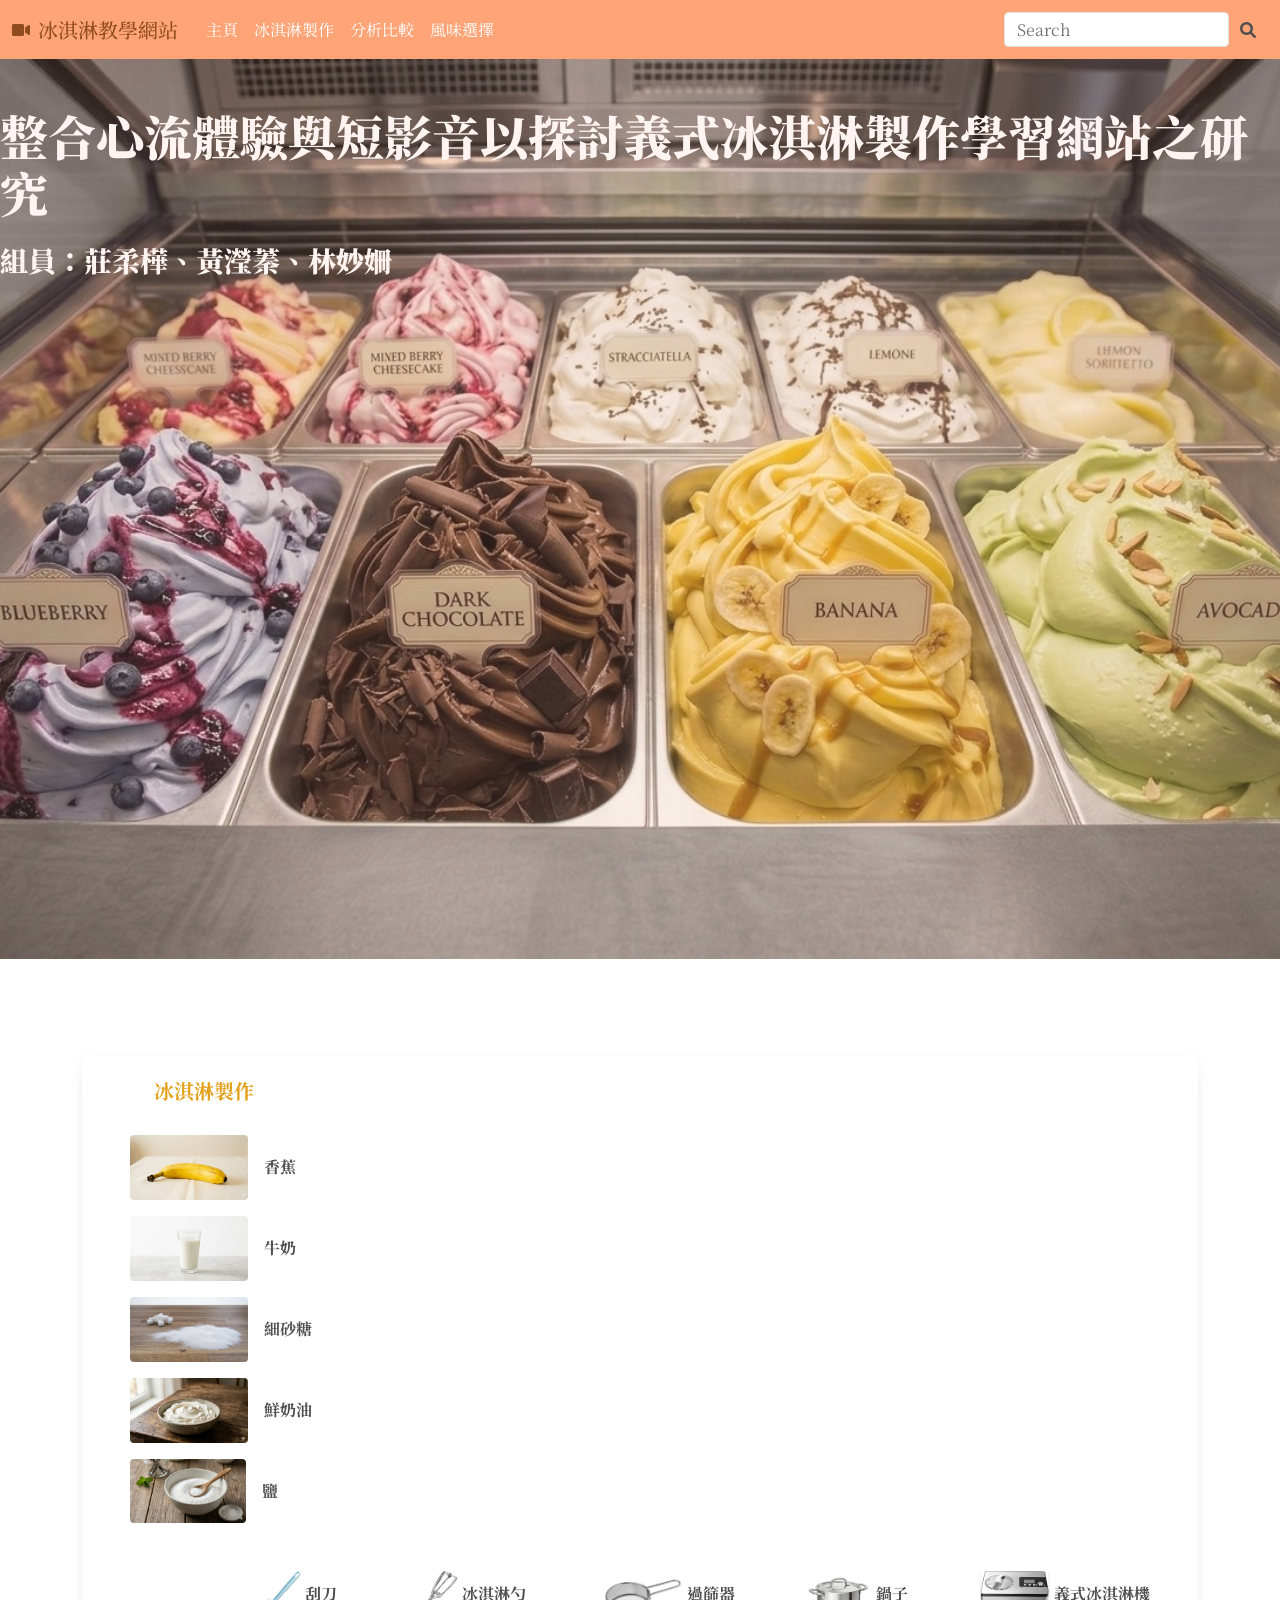
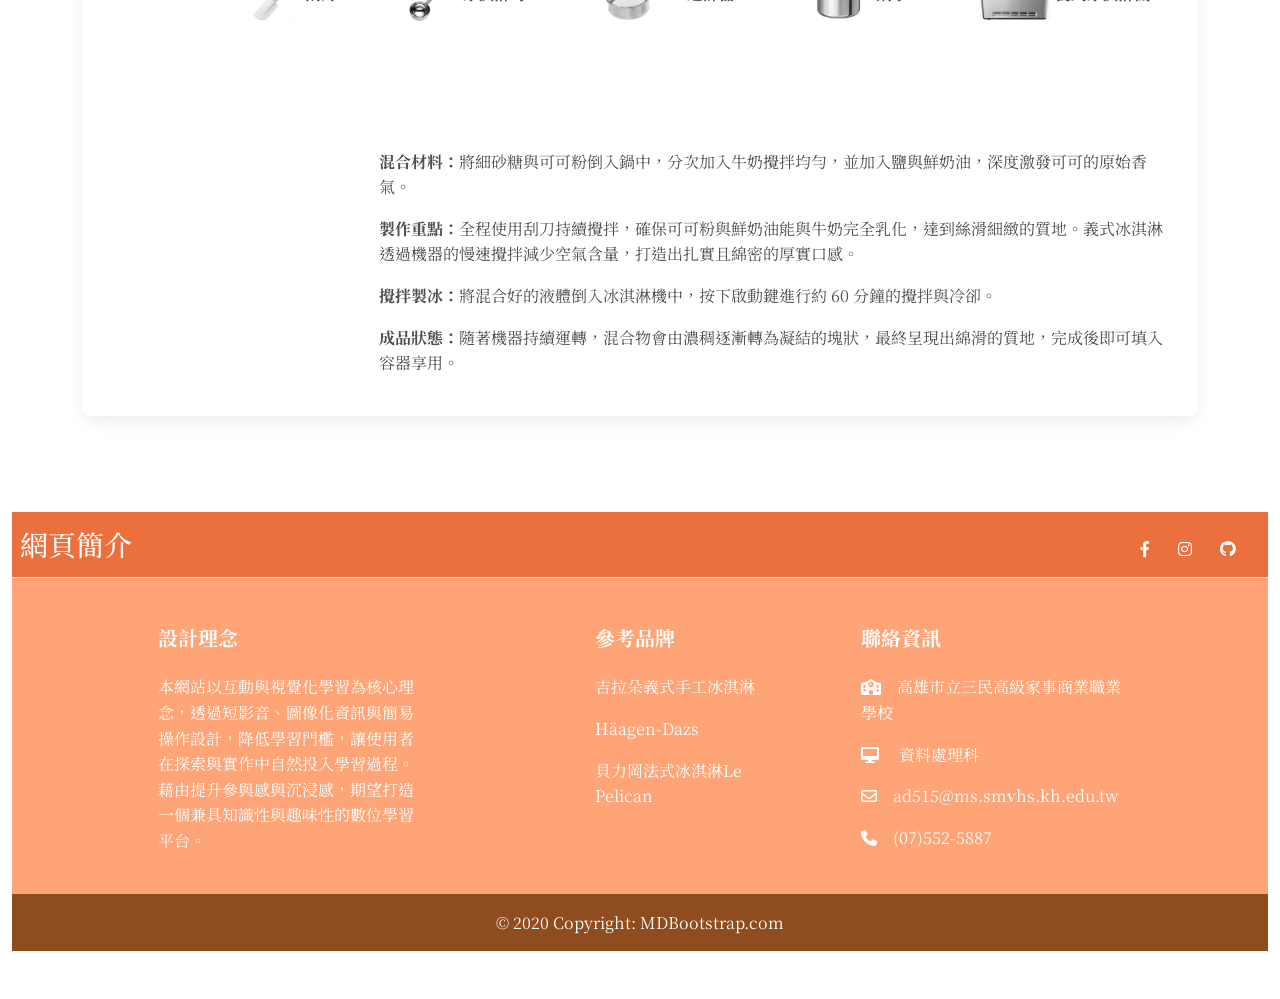
==== index04-1.html @ 10419318 "2026/04/27" ====
<!DOCTYPE html>
<html lang="en">

<head>
  <meta charset="UTF-8" />
  <meta name="viewport" content="width=device-width, initial-scale=1, shrink-to-fit=no" />
  <meta http-equiv="x-ua-compatible" content="ie=edge" />
  <title>Material Design for Bootstrap</title>
  <!-- MDB icon -->
  <link rel="icon" href="img/mdb-favicon.ico" type="image/x-icon" />
  <!--  Font Awesome -->
  <link rel="stylesheet" href="https://cdnjs.cloudflare.com/ajax/libs/font-awesome/6.0.0/css/all.min.css" />
  <!-- Google Fonts Roboto -->
  <link rel="stylesheet" href="https://fonts.googleapis.com/css2?family=Roboto:wght@300;400;500;700&display=swap" />
  <!-- MDB ESSENTIAL -->
  <link rel="stylesheet" href="src/mdb/scss/mdb.pro.css" />
  <!-- MDB PLUGINS -->
  <link rel="stylesheet" href="plugins/css/all.min.css" />
  <link rel="stylesheet" href="./css/style.css" />
  <link rel="stylesheet" href="./css/mdb.pro.css" />
  <!-- Custom styles -->
  <!-- 字體 -->
  <style>
    @import url('https://fonts.googleapis.com/css2?family=Agu+Display&family=Noto+Serif+TC:wght@200..900&display=swap');

    body {
      font-family: "Noto Serif TC", serif;
    }
  </style>
  <!-- 字體 -->
</head>

<body>

  <!-- navbar -->


  <!--Main Navigation-->
  <nav class="navbar navbar-expand-lg navbar-dark bg-primary">
    <div class="container-fluid">
      <i class="fas fa-video me-2 " style="color:#8f4c1f;"></i><h5 class="mt-2" style="color:#8f4c1f;">冰淇淋教學網站　</h5>
      <button data-mdb-collapse-init class="navbar-toggler" type="button" data-mdb-target="#navbarNav"
        aria-controls="navbarNav" aria-expanded="false" aria-label="Toggle navigation">
        <i class="fas fa-bars"></i>
      </button>
      <div class="collapse navbar-collapse" id="navbarNav">
        <ul class="navbar-nav">
          <li class="nav-item">
            <a class="nav-link active" aria-current="page" href="index.html" data-mdb-ripple-init data-mdb-ripple-unbound="true">主頁</a>
          </li>
          <li class="nav-item">
            <a class="nav-link active" href="index04.html" data-mdb-ripple-init data-mdb-ripple-unbound="true">冰淇淋製作</a>
          </li>
          <li class="nav-item">
            <a class="nav-link active" href="index12.html" data-mdb-ripple-init data-mdb-ripple-unbound="true">分析比較</a>
          </li>
          <li class="nav-item">
            <a class="nav-link active" href="index07.html" data-mdb-ripple-init data-mdb-ripple-unbound="true">風味選擇</a>
          </li>

        </ul>
      </div>


      <!--Section: Design Block-->


      <!-- Search form -->
      <form class="d-none d-md-flex justify-content-center mx-auto input-group w-auto my-auto">
        <input autocomplete="off" type="search" class="form-control rounded" placeholder='Search'
          style="min-width: 225px;" />
        <span class="input-group-text border-0"><i class="fas fa-search"></i></span>
      </form>
    </div>
  </nav>
  <!--Main Navigation-->



  <section>
    <!-- Intro -->
    <!-- <div id="intro" class="bg-image vh-100 d-none d-xl-block d-flex align-item-end" style="background-image: url('./img/網頁封面.jpg');"> -->
    <div id="intro" class="bg-image vh-100" style="background-image: url('./img/封面.jpg');">
      <div class="mask" style="background-color: rgba(250, 182, 162, 0.15);"></div>

      <div class="">
        <h1 class="display-5 text-white mt-5 justify-content-end" style="font-weight: 900;">
          整合心流體驗與短影音以探討義式冰淇淋製作學習網站之研究</h1>
        <p class="lead font-weight-light mb-4 pb-2 fs-3 text-white mt-3" style="font-weight: 900;">組員：莊柔樺、黃瀅蓁、林妙姍</p>
        <!-- <button class="btn btn-primary btn-lg" data-mdb-ripple-init>Make a reservation</button> -->
      </div>
    </div>






    <!-- Intro -->
  </section>


  <!-- Container for demo purpose -->
  <div class="container my-5 py-5">

    <!--Section: Design block-->
    <section class="">
      <div class="card">
        <div class="card-body">


          <div class="row">

            <div class="col-lg-3 mb-4 mb-md-0">
              <div class="list-group list-group-naked mb-3">
                <h5 class="ms-5 fw-bold mb-4 text-uppercase text-warning">冰淇淋製作</h5>

                <a href="#" class="
                        list-group-item list-group-item-action
                        border-0
                        d-flex
                        align-items-center
                        " data-mdb-list-init data-mdb-ripple-init>
                  <img src="./img/banana.png" class="rounded me-3" style="height: 65px" alt="" />
                  <strong>香蕉</strong>
                </a>

                <a href="#" class="
                        list-group-item list-group-item-action
                        border-0
                        d-flex
                        align-items-center
                        " data-mdb-list-init data-mdb-ripple-init>
                  <img src="./img/milk.JPG" class="rounded me-3" style="height:65px" alt="" />
                  <strong>牛奶</strong>
                </a>

                <a href="#" class="
                        list-group-item list-group-item-action
                        border-0
                        d-flex
                        align-items-center
                        " data-mdb-list-init data-mdb-ripple-init>
                  <img src="./img/suger.jpeg" class="rounded me-3" style="height: 65px" alt="" />
                  <strong>細砂糖</strong>
                </a>

                <a href="#" class="
                        list-group-item list-group-item-action
                        border-0
                        d-flex
                        align-items-center
                        " data-mdb-list-init data-mdb-ripple-init>
                  <img src="./img/buter.png" class="rounded me-3" style="height: 65px" alt="" />
                  <strong>鮮奶油</strong>
                </a>


                <a href="#" class="
                        list-group-item list-group-item-action
                        border-0
                        d-flex
                        align-items-center
                        " data-mdb-list-init data-mdb-ripple-init>
                  <img src="img/salt.png" class="rounded me-3" style="height: 64px"
                    alt="" />
                  <strong>鹽</strong>
                </a>

              </div>
            </div><!--col-lg-3-->


            <div class="col-lg-9 mb-4 mb-md-0">

              <div class="ratio ratio-16x9">
                <iframe width="560" height="315" src="https://www.youtube.com/embed/nyYOzKyTqgM?si=CaSD6A7NBqH5Jq5a"
                  title="YouTube video player" frameborder="0"
                  allow="accelerometer; autoplay; clipboard-write; encrypted-media; gyroscope; picture-in-picture; web-share"
                  referrerpolicy="strict-origin-when-cross-origin" allowfullscreen></iframe>
              </div>

            </div><!--col-lg-9-->

          </div><!--row-->


          <div class="row">
              <div class="d-flex justify-content-end flex-wrap mt-4 mb-10">
                <!-- 刮刀 -->
                <div class="text-center me-4">
                  <a href="#">
                    <img src="img/963.PNG" class="rounded" style="height:50px" alt="刮刀" />
                  </a>
                  <strong>刮刀</strong>
                </div>　　　


                <!-- 冰淇淋勺 -->
                <div class="text-center me-4">
                  <a href="#">
                    <img src="img/999.PNG" class="rounded" style="height:50px" alt="冰淇淋勺" />
                  </a>
                  <strong>冰淇淋勺</strong>
                </div>　　　

                <!-- 過篩器 -->
                <div class="text-center me-4">
                  <a href="#">
                    <img src="img/擷取.PNG" class="rounded" style="height:50px" alt="過篩器" />
                  </a>
                  <strong>過篩器</strong>
                </div>　　　

                <!-- 鍋子 -->
                <div class="text-center me-4">
                  <a href="#">
                    <img src="img/123.PNG" class="rounded" style="height:50px" alt="鍋子" />
                  </a>
                  <strong>鍋子</strong>
                </div>　　　


                <!-- 義式冰淇淋機 -->
                <div class="text-center me-4">
                  <a href="#">
                    <img src="img/456.PNG" class="rounded" style="height:50px" alt="義式冰淇淋機" />
                  </a>
                  <strong>義式冰淇淋機</strong>
                </div>
              </div>
          </div>


          <div class="row">
            <div class="col-lg-3"></div>
            <div class="col-lg-9">
              <div class="mb-3">
                <strong>混合材料：</strong>將細砂糖與可可粉倒入鍋中，分次加入牛奶攪拌均勻，並加入鹽與鮮奶油，深度激發可可的原始香氣。
              </div>
              <div class="mb-3">
                <strong>製作重點：</strong>全程使用刮刀持續攪拌，確保可可粉與鮮奶油能與牛奶完全乳化，達到絲滑細緻的質地。義式冰淇淋透過機器的慢速攪拌減少空氣含量，打造出扎實且綿密的厚實口感。
              </div>
              <div class="mb-3">
                <strong>攪拌製冰：</strong>將混合好的液體倒入冰淇淋機中，按下啟動鍵進行約 60 分鐘的攪拌與冷卻。
              </div>
              <div class="mb-3">
                <strong>成品狀態：</strong>隨著機器持續運轉，混合物會由濃稠逐漸轉為凝結的塊狀，最終呈現出綿滑的質地，完成後即可填入容器享用。
              </div>
            </div>
          </div>










    </section>
    <!--Section: Design block-->

  </div>
  <!-- Container for demo purpose -->













  <!-- footer -->
  <!-- Remove the container if you want to extend the Footer to full width. -->
  <div class="container-fluid my-5">

    <footer class="text-center text-lg-start text-white bg-primary">

      <!-- Section: Social media -->
      <section class="d-flex justify-content-center justify-content-lg-between p-2 border-bottom" style="background-color: #ec6f3e;">
        <!-- Left -->
        <div class="me-5 mt-2 d-none d-lg-block">
        <h3>網頁簡介</h3>
        </div>
        <!-- Left -->

        <!-- Right -->
        <div class="mt-3">
          <a href="" class="me-4 text-reset">
            <i class="fab fa-facebook-f"></i>
          </a>
          <a href="" class="me-4 text-reset">
            <i class="fab fa-instagram"></i>
          </a>
          <a href="" class="me-4 text-reset">
            <i class="fab fa-github"></i>
          </a>
        </div>
        <!-- Right -->
      </section>
      <!-- Section: Social media -->



      <!-- Section: Links  -->
      <section class="">
        <div class="container text-center text-md-start mt-5">
          <!-- Grid row -->
          <div class="row mt-3">
            <!-- Grid column -->
            <div class="col-md-4 col-lg-4 col-xl-3 mx-auto mb-4">
              <!-- Content -->
              <h5 class="text-white fw-bold mb-4" style="color: #ff5b1a;">
                設計理念
              </h5>
              <p>
                本網站以互動與視覺化學習為核心理念，透過短影音、圖像化資訊與簡易操作設計，降低學習門檻，讓使用者在探索與實作中自然投入學習過程。藉由提升參與感與沉浸感，期望打造一個兼具知識性與趣味性的數位學習平台。
              </p>
            </div>
            <!-- Grid column -->

            <!-- Grid column -->
            <div class="col-md-2 col-lg-2 col-xl-2 mx-auto mb-4">
              <!-- Links -->
              <h5 class="text-white fw-bold mb-4" style="color: #ff5b1a;">
                參考品牌
              </h5>
              <p>
                吉拉朵義式手工冰淇淋
              </p>
              <p>
                Häagen-Dazs
              </p>
              <p>貝力岡法式冰淇淋Le Pelican
              </p>
            </div>
            <!-- Grid column -->


            <!-- Grid column -->
            <div class="col-md-4 col-lg-3 col-xl-3 me-auto mb-md-0 mb-4">
              <!-- Links -->
              <h5 class="text-white fw-bold mb-4" style="color: #ff5b1a;">聯絡資訊</h5>
              <p><i class="fas fa-school"></i>　高雄市立三民高級家事商業職業學校</p>
              <p><i class="fas fa-desktop">　</i>
                資料處理科
              </p>
              <p><i class="far fa-envelope"></i></i>　ad515@ms.smvhs.kh.edu.tw</p>
              <p><i class="fas fa-phone"></i>　(07)552-5887</p>
            </div>
            <!-- Grid column -->
          </div>
          <!-- Grid row -->
        </div>
      </section>
      <!-- Section: Links  -->




      <!-- Copyright -->
      <div class="text-center p-3" style="background-color: #8f4c1f">
        © 2020 Copyright:
        <a class="text-white" href="https://mdbootstrap.com/">MDBootstrap.com</a>
      </div>
      <!-- Copyright -->
    </footer>

  </div>
  <!-- End of .container -->












</body>

<!-- MDB ESSENTIAL -->
<script type="text/javascript" src="js/mdb.umd.min.js"></script>
<!-- MDB PLUGINS -->
<script type="text/javascript" src="plugins/js/all.min.js"></script>
<!-- Custom scripts -->
<script type="text/javascript"></script>

</html>
---- plugins/css/all.min.css ----
.calendar{--mdb-calendar-btn-tools-color: var(--mdb-body-color);--mdb-calendar-hover-btn-tools-color: var(--mdb-highlight-bg-color);--mdb-calendar-disabled-day-number-color: rgba(var(--mdb-body-color-rgb), 0.5);--mdb-calendar-current-day-bg: #3b71ca;--mdb-calendar-current-day-color: #fff;--mdb-calendar-short-event-color: var(--mdb-body-color);--mdb-calendar-table-list-heading-bg: var(--mdb-secondary-bg);--mdb-calendar-table-border-color: var(--mdb-border-color);--mdb-calendar-hover-table-cell-bg: var(--mdb-highlight-bg-color);font-size:.9rem}.calendar .calendar-tools{display:flex;justify-content:space-between;margin-bottom:20px}.calendar .calendar-tools .calendar-heading{font-size:1.4rem;font-weight:bold}@media(max-width: 992px){.calendar .calendar-tools{flex-direction:column}.calendar .calendar-tools .calendar-heading{text-align:center;order:-1}.calendar .calendar-tools>.btn-group{transform:scale(0.9)}}.calendar .calendar-tools .select-wrapper{width:100px;margin-right:20px}.calendar .calendar-tools .btn-link{color:var(--mdb-calendar-btn-tools-color)}.calendar .calendar-tools .btn-link:hover{background-color:var(--mdb-calendar-hover-btn-tools-color)}.calendar table{table-layout:fixed;border-collapse:separate;border-spacing:0;border-radius:4px;width:100%;border:1px solid var(--mdb-calendar-table-border-color)}.calendar table th{text-align:center;border-bottom:1px solid var(--mdb-calendar-table-border-color);border-right:1px solid var(--mdb-calendar-table-border-color);font-weight:500}.calendar table th .day-field{width:30px;height:30px;display:flex;justify-content:center;align-items:center;margin:8px auto;border-radius:50%;font-size:1.3rem}.calendar table th.today .day-field{color:var(--mdb-calendar-current-day-color);background-color:var(--mdb-calendar-current-day-bg)}.calendar table .long-event-row{height:100px}.calendar table td{position:relative;vertical-align:top;border-bottom:1px solid var(--mdb-calendar-table-border-color);border-right:1px solid var(--mdb-calendar-table-border-color)}.calendar table td:hover,.calendar table td:active,.calendar table td.active{background-color:var(--mdb-calendar-hover-table-cell-bg)}.calendar table td.dragenter{border:2px dashed #000}.calendar table td.disabled .day-field-wrapper .day-field{color:var(--mdb-calendar-disabled-day-number-color)}.calendar table td .day-field-wrapper{position:absolute;display:flex;justify-content:center;left:0;top:5px;width:100%;pointer-events:none}.calendar table td .day-field-wrapper .day-field{width:20px;height:20px;display:flex;justify-content:center;align-items:center;border-radius:50%;font-size:.7rem}.calendar table td .day-field-wrapper .day-field::selection{background-color:rgba(0,0,0,0)}.calendar table td.today .day-field-wrapper .day-field{color:var(--mdb-calendar-current-day-color);background-color:var(--mdb-calendar-current-day-bg)}.calendar table tr:last-child>td,.calendar table tr:last-child>th.hour-field{border-bottom:none}.calendar table tr th:last-child,.calendar table tr td:last-child{border-right:none}.calendar table.month td{padding-top:30px;height:100px}.calendar table.week .weekday-field{padding-top:5px}.calendar table.week .day-field{margin:5px auto;margin-top:0}.calendar table.list th{text-align:left;padding:5px 10px;background-color:var(--mdb-calendar-table-list-heading-bg)}.calendar table.list td{padding:5px 10px;cursor:pointer}.calendar table.list td.td-readonly{cursor:default}.calendar table.list td.td-blur{opacity:.5}.calendar table .events-wrapper{display:flex;flex-wrap:wrap;width:calc(100% + 3px);margin-left:-1px}.calendar table .event{padding:1px 5px;background-color:#cfe0fc;color:#0a47a9;font-size:.7rem;font-weight:700;width:100%;margin-bottom:2px;margin-left:4px;white-space:nowrap;text-overflow:ellipsis;overflow:hidden;border-top-left-radius:4px;border-bottom-left-radius:4px;cursor:pointer;transition:opacity .2s}.calendar table .event.event-readonly{cursor:default}.calendar table .event.event-blur{opacity:.5}.calendar table .event.event-long{margin-left:0;border-radius:0}.calendar table .event.event-end{margin-right:5px;border-top-right-radius:4px;border-bottom-right-radius:4px}.calendar table .event::selection{background-color:rgba(0,0,0,0)}.calendar table .event.event-short{background-color:rgba(0,0,0,0);color:var(--mdb-calendar-short-event-color)}.calendar table .event.active{opacity:.6}.calendar table .event.dragging{opacity:.1}.calendar table .event .event-circle{pointer-events:none}.calendar table .fake-event{padding:1px 5px;font-size:.7rem;width:100%;margin-bottom:2px;visibility:hidden}.calendar table .hour-field{font-weight:400}.calendar table .hour-field::selection{background-color:rgba(0,0,0,0)}.color-dropdown-menu{min-width:auto;width:92px}.color-dropdown-menu.show,.color-dropdown-menu.animation{display:flex;flex-wrap:wrap}.color-dropdown-menu>li i{pointer-events:none}.color-dropdown-menu>li:first-child,.color-dropdown-menu>li:first-child .dropdown-item{border-radius:0;border-top-left-radius:.5rem}.color-dropdown-menu>li:nth-child(2) .dropdown-item{border-radius:0;border-top-right-radius:.5rem !important}.color-dropdown-menu>li:nth-last-child(1) .dropdown-item{border-radius:0;border-bottom-left-radius:.5rem !important}.was-validated .form-outline .form-control.calendar-invalid-input{margin-bottom:0;border-color:#00b74a}.was-validated .form-outline .form-control.calendar-invalid-input~.form-notch .form-notch-leading,.was-validated .form-outline .form-control.calendar-invalid-input~.form-notch .form-notch-middle,.was-validated .form-outline .form-control.calendar-invalid-input~.form-notch .form-notch-trailing{border-color:#00b74a}.was-validated .form-outline .form-control.calendar-invalid-input~.form-label{color:#00b74a}.was-validated .form-outline .form-control.calendar-invalid-input{margin-bottom:0;border-color:#f93154}.was-validated .form-outline .form-control.calendar-invalid-input~.form-notch .form-notch-leading,.was-validated .form-outline .form-control.calendar-invalid-input~.form-notch .form-notch-middle,.was-validated .form-outline .form-control.calendar-invalid-input~.form-notch .form-notch-trailing{border-color:#f93154}.was-validated .form-outline .form-control.calendar-invalid-input~.form-label{color:#f93154}/*# sourceMappingURL=calendar.min.css.map */
.captcha iframe{color-scheme:none}/*# sourceMappingURL=captcha.min.css.map */
.color-picker{--mdb-color-picker-btn-color: var(--mdb-body-color);--mdb-color-picker-btn-hover-bg: var(--mdb-highlight-bg-color);--mdb-color-picker-box-shadow-color-rgb: var(--mdb-box-shadow-color-rgb)}.color-picker .color-picker-color-dot-wrapper{background:repeating-conic-gradient(#e0e0e0 0deg 25%, white 0deg 50%);background-size:.9rem .9rem;border-radius:100%;height:2rem;width:2rem}.color-picker .color-picker-color-dot{display:inline-table;border-radius:100%;height:inherit;width:inherit}.color-picker .color-picker-canvas-dot{height:1rem;width:1rem;position:absolute;background:rgba(0,0,0,0);border-radius:100%;box-shadow:0 0 0 2px #fff,inset 0 0 0 1px rgba(var(--mdb-color-picker-box-shadow-color-rgb), 0.4);user-select:none;pointer-events:none}.color-picker .color-picker-canvas-wrapper{position:relative;background:repeating-conic-gradient(#e0e0e0 0deg 25%, white 0deg 50%);background-size:.9rem .9rem}.color-picker .color-picker-canvas-wrapper canvas{display:block}.color-picker .color-picker-swatches .color-picker-swatches-color{height:20px;width:100%;border-radius:.2rem;cursor:pointer}.color-picker .color-picker-swatches{overflow-y:auto;overflow-x:hidden}.color-picker #hueRange::-webkit-slider-runnable-track{background:linear-gradient(90deg, red, #ff0 16.66%, #0f0 33.33%, #0ff 50%, #00f 66.66%, #f0f 83.33%, red)}.color-picker #hueRange::-moz-range-track{background:linear-gradient(90deg, red, #ff0 16.66%, #0f0 33.33%, #0ff 50%, #00f 66.66%, #f0f 83.33%, red)}.color-picker #alphaRange::-webkit-slider-runnable-track{background:var(--track-background, #ddd)}.color-picker #alphaRange::-moz-range-track{background:var(--track-background, #ddd)}.color-picker .color-picker-range-alpha{height:.25rem;background:repeating-conic-gradient(#e0e0e0 0deg 25%, white 0deg 50%);background-size:.2rem .2rem}.color-picker .color-picker-range-alpha input{position:relative;top:-10px}.color-picker .color-picker-color-inputs-wrapper input{padding-left:.24rem;padding-right:.24rem;background-color:cmyk(0%, 51%, 51%, 34%)}.color-picker .color-picker-next-format-button,.color-picker .color-picker-previous-format-button,.color-picker .color-picker-copy-button{color:var(--mdb-color-picker-btn-color)}.color-picker .color-picker-next-format-button:hover,.color-picker .color-picker-previous-format-button:hover,.color-picker .color-picker-copy-button:hover{background-color:var(--mdb-color-picker-btn-hover-bg)}/*# sourceMappingURL=color-picker.min.css.map */
.countdown{font-size:4rem;line-height:1;display:flex;align-content:flex-start}.countdown-horizontal{flex-direction:row;justify-content:center}.countdown-vertical{flex-direction:column;justify-content:flex-start;align-items:flex-start}.countdown-unit{display:flex;padding-left:.5rem;width:100%}.countdown-unit-horizontal{flex-direction:row;justify-content:start;align-items:center}.countdown-unit-vertical{flex-direction:column;justify-content:start;align-items:center}.countdown-unit-vertical>span[data-mdb-countdown-label]{font-size:1rem;text-transform:capitalize;width:100%;text-align:center;padding:5px}.countdown-unit-separator{line-height:.9;padding-left:.5rem}/*# sourceMappingURL=countdown.min.css.map */
.sortable-slide-animation{transition:transform .2s}.sortable-item-dragging{pointer-events:none}.cursor-drag{cursor:move}.draggable-element{user-select:none;transition:box-shadow .5s;position:relative}.draggable-cursor-grab{cursor:grab}.dragging{cursor:move;position:relative;z-index:9000 !important}.draggable-disabled{cursor:default}.draggable-return-animate{transition:transform .35s;position:relative;z-index:9000 !important}/*# sourceMappingURL=drag-and-drop.min.css.map */
.ecommerce-gallery .lightbox{position:relative;overflow:hidden}.ecommerce-gallery .lightbox img{height:450px;object-fit:contain}@media(max-width: 768px){.ecommerce-gallery .lightbox img{height:150px}}.ecommerce-gallery .lightbox img.animating{position:absolute;left:0;top:0;z-index:-1;width:100%}.ecommerce-gallery img:not(.ecommerce-disabled):not(.ecommerce-gallery-main-img){cursor:zoom-in;border-bottom:2px solid rgba(0,0,0,0)}.ecommerce-gallery img:not(.ecommerce-disabled):not(.ecommerce-gallery-main-img).active{border-color:orange}.ecommerce-gallery .ecommerce-gallery-main-img{display:none;transition:all .3s;transform-origin:center center}.ecommerce-gallery .ecommerce-gallery-main-img.active{display:block;transition:none}@media(max-width: 768px){.ecommerce-gallery .multi-carousel:not(.vertical) .multi-carousel-inner .multi-carousel-item img{max-height:50px}}.ecommerce-gallery.vertical .lightbox{height:100%;display:flex;justify-content:center;align-items:center}.ecommerce-gallery.vertical .lightbox img{height:350px}@media(max-width: 768px){.ecommerce-gallery.vertical .lightbox img{height:100px}}@media(max-width: 768px){.ecommerce-gallery.vertical .multi-carousel.vertical{height:100px}}/*# sourceMappingURL=ecommerce-gallery.min.css.map */
.file-upload-wrapper{width:100%}.file-upload{position:relative;width:100%;min-height:200px}.file-upload:not(.has-error):hover .file-upload-mask{opacity:.06}.file-upload-input.has-multiple~.file-upload-previews .file-upload-preview:hover .file-upload-preview-details{opacity:1}.file-upload:hover .file-upload-input:not(.has-multiple)~.file-upload-previews .file-upload-preview-details{opacity:1}.file-upload.has-error:hover .file-upload-errors{opacity:1}.file-upload.has-error .file-upload-errors{display:flex}.file-upload.disabled{pointer-events:none}.file-upload.disabled .file-upload-message{opacity:.5;text-decoration:line-through}.file-upload-message{position:absolute;width:100%;height:100%;top:0;left:0;display:flex;justify-content:center;align-items:center;flex-direction:column}.file-upload-cloud-icon{font-size:2.2rem}.file-upload-main-error{font-weight:bold;margin:0}.file-upload-input{z-index:1;width:100%;height:100%;position:absolute;top:0;left:0;opacity:0;cursor:pointer}.file-upload-input.has-multiple{z-index:unset}.file-upload-mask{pointer-events:none;position:absolute;top:0;left:0;height:100%;width:100%;opacity:0;background-color:#000;transition:.2s all}.file-upload-errors{position:absolute;top:0;left:0;display:none;opacity:0;width:100%;height:100%;background:rgba(243,65,65,.8);justify-content:center;flex-direction:column;transition:.2s all}.file-upload-error{color:#fff}.file-upload-previews{display:flex;flex-wrap:wrap;width:100%;height:100%}.file-upload-preview{background-color:var(--mdb-body-bg);cursor:pointer;position:relative;flex-grow:1;flex-basis:0;min-width:25%;max-height:200px}.file-upload-render{width:100%;height:100%}.file-upload-file-icon{font-size:80px;top:50%;left:50%;-webkit-transform:translate(-50%, -50%);-ms-transform:translate(-50%, -50%);transform:translate(-50%, -50%);position:absolute;color:#777}.file-upload-extension{position:absolute;top:50%;left:50%;-webkit-transform:translate(-50%, -50%);-ms-transform:translate(-50%, -50%);transform:translate(-50%, -50%);margin-top:10px;text-transform:uppercase;font-weight:900;letter-spacing:-0.03em;font-size:1rem;color:#fff;width:42px;white-space:nowrap;overflow:hidden;-o-text-overflow:ellipsis;text-overflow:ellipsis}.file-upload-preview-img{width:100%;height:100%;object-fit:cover}.file-upload-preview-details{position:absolute;width:100%;height:100%;top:0;left:0;color:rgba(255,255,255,.959);background:rgba(0,0,0,.7);display:flex;justify-content:center;flex-direction:column;display:flex;opacity:0;transition:.2s all}.file-upload-remove-file-btn{position:absolute;right:15px;top:10px;z-index:3}.file-upload-details-container{height:100%;display:flex;align-items:center;justify-content:center}.file-uplod-preview-details-inner{width:100%;text-align:center}/*# sourceMappingURL=file-upload.min.css.map */
.mention-dropdown-container{--mdb-mention-dropdown-bg: var(--mdb-surface-bg);--mdb-mention-item-color: var(--mdb-surface-color);--mdb-mention-no-result-color: var(--mdb-surface-color);--mdb-mention-scrollbar-bg: var(--mdb-scrollbar-thumb-bg);--mdb-mention-item-state-bg: var(--mdb-highlight-bg-color);--mdb-mention-box-shadow-color-rgb: var(--mdb-box-shadow-color-rgb);z-index:1050}.mention-dropdown{overflow-y:auto;background-color:var(--mdb-mention-dropdown-bg);box-shadow:0 2px 5px 0 rgba(var(--mdb-mention-box-shadow-color-rgb), 0.16),0 2px 10px 0 rgba(var(--mdb-mention-box-shadow-color-rgb), 0.12);margin:0;max-width:100%;outline:0;position:relative;transform:scaleY(0.9);opacity:0;transition:all .3s}.mention-dropdown.open{transform:scaleY(1);opacity:1}.mention-dropdown::-webkit-scrollbar{width:4px;height:4px}.mention-dropdown::-webkit-scrollbar-button:start:decrement,.mention-dropdown::-webkit-scrollbar-button:end:increment{display:block;height:0;background-color:rgba(0,0,0,0)}.mention-dropdown::-webkit-scrollbar-track-piece{background-color:rgba(0,0,0,0);border-radius:0;border-bottom-right-radius:4px;border-bottom-left-radius:4px}.mention-dropdown::-webkit-scrollbar-thumb:vertical{height:50px;background-color:var(--mdb-mention-scrollbar-bg);border-radius:4px}.mention-items-list{list-style:none;margin:0;padding:0}.mention-item-container{width:100%}.mention-data-items{display:none}.mention-item{width:100%;height:35px;white-space:nowrap;text-overflow:ellipsis;overflow:hidden;cursor:pointer;display:flex;flex-direction:row;align-items:center;justify-content:space-between;color:var(--mdb-mention-item-color);padding-left:16px;padding-right:16px;font-size:1rem;font-weight:400;background-color:rgba(0,0,0,0);user-select:none}.mention-item:hover,.mention-item:focus,.mention-item.active{background-color:var(--mdb-mention-item-state-bg);cursor:pointer}.mention-item-image{width:30px;height:30px}.mention-no-results{min-height:35px;padding-left:16px;padding-right:16px;display:flex;align-items:center;color:var(--mdb-mention-no-result-color)}/*# sourceMappingURL=mention.min.css.map */
.multi-carousel{position:relative}.multi-carousel .multi-carousel-inner{position:relative;width:100%;overflow:hidden;white-space:nowrap;font-size:0}.multi-carousel .multi-carousel-inner .multi-carousel-item{display:inline-block;width:33.3%;font-size:16px;transition:all .3s ease-out;padding:0 3px}.multi-carousel .multi-carousel-inner .multi-carousel-item img{max-height:200px;object-fit:cover}.multi-carousel.vertical{height:350px}@media(max-width: 768px){.multi-carousel.vertical{height:150px}}.multi-carousel.vertical .multi-carousel-inner{height:100%}.multi-carousel.vertical .multi-carousel-inner .multi-carousel-item{width:100%;padding:2px 0}.multi-carousel.vertical .multi-carousel-inner img{max-height:none}.multi-carousel.vertical .carousel-control-prev{width:100%;height:15%}.multi-carousel.vertical .carousel-control-next{top:auto;width:100%;height:15%}.multi-carousel.vertical .carousel-control-prev span,.multi-carousel.vertical .carousel-control-next span{transform:rotate(90deg)}/*# sourceMappingURL=multi-carousel.min.css.map */
.onboarding-backdrop{position:absolute;display:block;z-index:1075;pointer-events:none}.popover{min-width:320px}.popover:focus{outline:none}/*# sourceMappingURL=onboarding.min.css.map */
.organization-chart-node{--mdb-organization-chart-lines-color: var(--mdb-border-color);border:1px solid var(--mdb-organization-chart-lines-color);padding:1rem;display:inline-block}.organization-chart-node p{margin:0;font-family:"Segoe UI" sans-serif}.organization-chart-node i{cursor:pointer}.organization-card{--mdb-card-bg: var(--mdb-surface-bg);--mdb-card-color: var(--mdb-surface-color);--mdb-card-cap-bg: #3b71ca;--mdb-card-cap-color: #fff;display:inline-block}.organization-card i{cursor:pointer}.organization-card img{width:3rem;border-radius:50%;margin-bottom:.5rem}.organization-chart-icon-clicked{transform:rotate(180deg)}.organization-chart-table{--mdb-organization-chart-lines-color: var(--mdb-border-color)}.organization-chart-table td{text-align:center;vertical-align:top;padding:0 .3rem}.organization-chart-line{height:20px;border-right:1px solid var(--mdb-organization-chart-lines-color);border-top:1px solid var(--mdb-organization-chart-lines-color)}.organization-chart-lines-top div{background:var(--mdb-organization-chart-lines-color);margin:0 auto;height:20px;width:1px;text-align:center}.organization-chart-hide{visibility:hidden}.organization-chart-hide .organization-chart-line{border-color:rgba(0,0,0,0)}/*# sourceMappingURL=organization-chart.min.css.map */
.parallax-slider>img{display:none;opacity:0;transform:scale(0);transition:opacity transform .2s linear}.parallax-slider{z-index:-1}/*# sourceMappingURL=parallax.min.css.map */
.scroll-status{position:sticky;z-index:1020;width:100%;background:#ccc}.scroll-status-progress{width:0}/*# sourceMappingURL=scroll-status.min.css.map */
.table-editor{--mdb-table-editor-color: var(--mdb-body-color);--mdb-table-editor-border-color: var(--mdb-border-color);--mdb-table-editor-striped-color: var(--mdb-body-color);--mdb-table-editor-accent-bg: rgba(var(--mdb-emphasis-color-rgb), 0.02);--mdb-table-editor-hover-color: var(--mdb-body-color);--mdb-table-editor-hover-bg: rgba(var(--mdb-emphasis-color-rgb), 0.025);--mdb-table-editor-muted-color: rgba(var(--mdb-emphasis-color-rgb), 0.55);--mdb-table-editor-active-color: rgba(var(--mdb-emphasis-color-rgb), 0.1);font-size:.9rem;color:var(--mdb-table-editor-color)}.table-editor tr .edit-button,.table-editor tr .delete-button,.table-editor tr .discard-button,.table-editor tr .save-button,.table-editor tr .popconfirm-toggle{padding:0;margin:0;box-shadow:none}.table-editor tr .edit-button:focus,.table-editor tr .edit-button:active,.table-editor tr .delete-button:focus,.table-editor tr .delete-button:active,.table-editor tr .discard-button:focus,.table-editor tr .discard-button:active,.table-editor tr .save-button:focus,.table-editor tr .save-button:active,.table-editor tr .popconfirm-toggle:focus,.table-editor tr .popconfirm-toggle:active{box-shadow:none;color:#1266f1 !important}.table-editor__inner{background-color:inherit}.table-editor table{color:var(--mdb-table-editor-color);background-color:inherit !important;margin-bottom:0;border-color:var(--mdb-table-editor-border-color)}.table-editor table th,.table-editor table td{white-space:nowrap;overflow:hidden;text-overflow:ellipsis;max-width:250px;padding:1rem 1.4rem}.table-editor thead{background-color:inherit}.table-editor thead tr{background-color:inherit;border-bottom:1px solid var(--mdb-table-editor-border-color)}.table-editor thead th{position:relative;border-bottom:none;font-weight:500}.table-editor thead th:hover .table-editor__sort-icon{opacity:1}.table-editor thead .fixed-cell{position:sticky;top:0;z-index:3;box-shadow:var(--mdb-table-editor-border-color) 0px 1px;background-color:inherit}.table-editor tbody{font-weight:300;background-color:inherit}.table-editor tbody .fixed-cell{position:sticky;z-index:1;background-color:inherit}.table-editor tbody tr{background-color:inherit;transition:all .3s ease-in}.table-editor tbody tr:last-child{border-bottom:rgba(0,0,0,0);height:71px}.table-editor tbody tr:focus{outline:none}.table-editor tbody tr.active{background-color:var(--mdb-table-editor-active-color)}.table-editor tbody td:focus{outline:none}.table-editor__loader{width:100%;height:2px;position:relative;overflow:hidden}.table-editor__loader-inner{display:block;height:100%}.table-editor__progress{animation:datatableProgress 3s ease-in-out;animation-fill-mode:both;animation-iteration-count:infinite;width:45%;position:relative;opacity:.5;border-radius:1px;display:block;height:100%}@keyframes datatableProgress{0%{left:-45%}100%{left:100%}}.table-editor__pagination{width:100%;display:flex;justify-content:flex-end;align-items:center;padding:.5rem 0;border-top:1px solid var(--mdb-table-editor-border-color)}.table-editor__pagination-nav{padding:0;font-size:.9rem}.table-editor__pagination-buttons{margin-left:2rem}.table-editor__pagination-button{padding-left:1rem;padding-right:1rem;color:var(--mdb-table-editor-color)}.table-editor__pagination-button:hover,.table-editor__pagination-button:active,.table-editor__pagination-button:focus{background-color:var(--mdb-table-editor-active-color);color:var(--mdb-table-editor-color)}.table-editor__sort-icon{opacity:0;color:var(--mdb-table-editor-muted-color);cursor:pointer;transition-property:opacity,transform;transition-duration:.3s;transition-timing-function:linear;position:absolute;left:.4rem;top:calc(50% - .5rem)}.table-editor__sort-icon.active{opacity:1;color:var(--mdb-table-editor-color)}.table-editor__select-wrapper{display:flex;align-items:center;font-size:.9rem;font-weight:300;padding:0 1rem}.table-editor__select-wrapper .select-input{max-width:70px}.table-editor__select-text{margin:0 1rem}.table-editor.sm th,.table-editor.sm td{padding:.5rem 1.4rem}.table-editor.sm tbody tr:last-child{border-bottom:rgba(0,0,0,0);height:55px}.table-editor.sm .table-editor__pagination{padding:.2rem 0}@media(max-width: 520px){.table-editor .table-editor__pagination{flex-direction:column-reverse}.table-editor .table-editor__pagination-nav{margin:.8rem 0}.table-editor .table-editor__pagination-button{font-size:1rem}.table-editor .table-editor__pagination-buttons{margin:.8rem 0}}.table-editor.bordered th,.table-editor.bordered td{border-width:1px}.table-editor.bordered .table-editor__pagination{border:1px solid var(--mdb-table-editor-border-color)}.table-editor.striped tbody tr:nth-of-type(odd){background-color:var(--mdb-table-editor-accent-bg);color:var(--mdb-table-editor-striped-color)}.table-editor.striped tbody tr:nth-of-type(odd) td{background-color:inherit;color:inherit}.table-editor.hover tbody tr{transition:background-color .2s ease-in !important}.table-editor.hover tbody tr:hover{background-color:var(--mdb-table-editor-hover-bg) !important}.table-editor.hover tbody tr:hover td{background-color:inherit}.table-editor.border-primary{--mdb-table-editor-border-color: #1266f1}.table-editor.border-secondary{--mdb-table-editor-border-color: #b23cfd}.table-editor.border-success{--mdb-table-editor-border-color: #00b74a}.table-editor.border-info{--mdb-table-editor-border-color: #39c0ed}.table-editor.border-warning{--mdb-table-editor-border-color: #ffa900}.table-editor.border-danger{--mdb-table-editor-border-color: #f93154}.table-editor.border-light{--mdb-table-editor-border-color: #fbfbfb}.table-editor.border-dark{--mdb-table-editor-border-color: #262626}.table-editor.border-white{--mdb-table-editor-border-color: #fff}.table-editor.border-black{--mdb-table-editor-border-color: #000}.table-editor.borderless{--mdb-table-editor-border-color: transparent}.table-editor.loading{color:var(--mdb-table-editor-muted-color)}.table-editor.loading th{color:var(--mdb-table-editor-muted-color)}.table-editor.loading .table-editor__sort-icon{display:none}.table-editor.loading .select-wrapper .select-arrow,.table-editor.loading .select-wrapper input{color:var(--mdb-table-editor-muted-color)}.table-editor.loading .select-wrapper .form-outline .form-control:focus~.form-notch .form-notch-leading,.table-editor.loading .select-wrapper .form-notch-trailing{border-color:var(--mdb-table-editor-muted-color) !important}.table-editor.loading .select-wrapper .form-notch-leading,.table-editor.loading .select-wrapper .form-notch-middle,.table-editor.loading .select-wrapper .form-notch-trailing{border-color:var(--mdb-table-editor-muted-color)}.table-editor.edited-table{--mdb-table-editor-color: rgb(161, 161, 161);pointer-events:none}.table-editor.edited-table .edited-row{color:#262626;pointer-events:all}.table-editor.edited-table .edited-row td{padding:.8rem 1.4rem}.table-editor.edited-table .edited-row [data-mdb-field=action_buttons]{padding:1rem 1.4rem}.table-editor.edited-table .edited-row input{font-size:.9rem;line-height:1.5}.table-editor.edited-table .ps__rail-x,.table-editor.edited-table .ps__rail-y{pointer-events:all}/*# sourceMappingURL=table-editor.min.css.map */
.transfer{--mdb-transfer-text-color: var(--mdb-surface-color);--mdb-transfer-container-bg: var(--mdb-surface-bg);--mdb-transfer-divider-color: var(--mdb-divider-color);--mdb-transfer-text-disabled-color: rgba(var(--mdb-surface-color-rgb), 0.5);--mdb-transfer-box-shadow-color-rgb: var(--mdb-box-shadow-color-rgb);width:100%;display:flex;justify-content:center;flex-wrap:wrap;color:var(--mdb-transfer-text-color)}.transfer-arrows-container{display:flex;align-items:center;justify-content:center;flex:0 0 20%}.transfer-arrows-arrow{margin:0 .6rem}.transfer-source-container,.transfer-target-container{box-shadow:0 2px 10px 0 rgba(var(--mdb-transfer-box-shadow-color-rgb), 0.05);display:flex;flex-direction:column;flex:0 0 30%;background-color:var(--mdb-transfer-container-bg)}.transfer-container-header{padding:.6rem;display:flex;align-items:center;justify-content:space-between;border-bottom:var(--mdb-transfer-divider-color) 1px solid}.transfer-header-select-all{margin-right:.4rem}.transfer-body{padding:0;margin:0;height:100%}.transfer-body-item{list-style:none;padding:.4rem .6rem}.transfer-body-item-checkbox{margin-right:.4rem}.transfer-body-item-text-disabled{color:var(--mdb-transfer-text-disabled-color);text-decoration:line-through}.transfer-body-item-checkbox-disabled{pointer-events:none}.transfer-footer{display:flex;justify-content:center;align-items:center;border-top:rgba(160,160,160,.425) 1px solid;padding:.4rem 0}.transfer-footer-current-page{padding:0 .6rem}.transfer-body-no-data{height:100%}.transfer-body-no-data{display:flex;justify-content:center;align-items:center;flex-direction:column;height:100%;width:100%}.transfer-no-data-icon{font-size:2rem}.transfer-search-outline{margin:.4rem .6rem}@media only screen and (max-width: 768px){.transfer-source-container,.transfer-target-container{flex:0 0 80%}.transfer-arrows-container{margin:1.2rem;flex:0 0 80%}}/*# sourceMappingURL=transfer.min.css.map */
.treetable>table{--mdb-table-bg: transparent;border-collapse:collapse}.treetable{--mdb-treetable-icon-color: var(--mdb-body-color)}.treetable tr.hidden td div{max-height:0px;box-sizing:border-box;padding-top:0;padding-bottom:0;overflow:hidden}.treetable tr.hidden td{padding-top:0;padding-bottom:0;border:0}.treetable tr.hidden{border:0}.treetable tr.hidden button{display:none}.treetable tr td{transition:padding-top 1s ease,padding-bottom 1s ease}.treetable tr div{max-height:100px;transition:max-height .6s ease,padding .6s ease}.treetable td i{color:var(--mdb-treetable-icon-color)}/*# sourceMappingURL=treetable.min.css.map */
.treeview{--mdb-treeview-text-color: var(--mdb-body-color);--mdb-treeview-link-color: var(--mdb-body-color);--mdb-treeview-disabled-text-color: rgba(var(--mdb-body-color-rgb), 0.5);--mdb-treeview-bg: var(--mdb-body-bg);--mdb-treeview-line: var(--mdb-border-color);width:100%;background-color:var(--mdb-treeview-bg)}.treeview .active,.treeview .treeview-category{color:var(--mdb-treeview-text-color);padding:0 .4rem 0 .4rem;border-radius:5px}.treeview .treeview-line{border-left:2px solid var(--mdb-treeview-line)}.treeview .non-transitions{-webkit-transition:none !important;-moz-transition:none !important;-o-transition:none !important;transition:none !important}.treeview .treeview-disabled{color:var(--mdb-treeview-disabled-text-color) !important;cursor:not-allowed}.treeview ul{margin-left:.8rem;padding-left:.8rem}.treeview ul ul:not(.collapse):not(.collapsing):not(.show){display:none}.treeview li{list-style-type:none;margin:3px 0 3px 0}.treeview li:last-child{margin-bottom:0}.treeview a{color:var(--mdb-treeview-link-color);display:block}.treeview span[aria-label=toggle] i{transition:.3s;cursor:pointer}.treeview-category:hover{background-color:rgba(59,113,202,.05)}.treeview-primary{--mdb-treeview-active-focus-background-color: rgba(59, 113, 202, 0.05);--mdb-treeview-active-color: #3b71ca}.treeview-primary .active{color:var(--mdb-treeview-active-color) !important;background-color:var(--mdb-treeview-active-focus-background-color)}.treeview-primary li:focus,.treeview-primary a:focus{outline:none;background-color:var(--mdb-treeview-active-focus-background-color)}.treeview-category:hover{background-color:rgba(159,166,178,.05)}.treeview-secondary{--mdb-treeview-active-focus-background-color: rgba(159, 166, 178, 0.05);--mdb-treeview-active-color: #9fa6b2}.treeview-secondary .active{color:var(--mdb-treeview-active-color) !important;background-color:var(--mdb-treeview-active-focus-background-color)}.treeview-secondary li:focus,.treeview-secondary a:focus{outline:none;background-color:var(--mdb-treeview-active-focus-background-color)}.treeview-category:hover{background-color:rgba(20,164,77,.05)}.treeview-success{--mdb-treeview-active-focus-background-color: rgba(20, 164, 77, 0.05);--mdb-treeview-active-color: #14a44d}.treeview-success .active{color:var(--mdb-treeview-active-color) !important;background-color:var(--mdb-treeview-active-focus-background-color)}.treeview-success li:focus,.treeview-success a:focus{outline:none;background-color:var(--mdb-treeview-active-focus-background-color)}.treeview-category:hover{background-color:rgba(84,180,211,.05)}.treeview-info{--mdb-treeview-active-focus-background-color: rgba(84, 180, 211, 0.05);--mdb-treeview-active-color: #54b4d3}.treeview-info .active{color:var(--mdb-treeview-active-color) !important;background-color:var(--mdb-treeview-active-focus-background-color)}.treeview-info li:focus,.treeview-info a:focus{outline:none;background-color:var(--mdb-treeview-active-focus-background-color)}.treeview-category:hover{background-color:rgba(228,161,27,.05)}.treeview-warning{--mdb-treeview-active-focus-background-color: rgba(228, 161, 27, 0.05);--mdb-treeview-active-color: #e4a11b}.treeview-warning .active{color:var(--mdb-treeview-active-color) !important;background-color:var(--mdb-treeview-active-focus-background-color)}.treeview-warning li:focus,.treeview-warning a:focus{outline:none;background-color:var(--mdb-treeview-active-focus-background-color)}.treeview-category:hover{background-color:rgba(220,76,100,.05)}.treeview-danger{--mdb-treeview-active-focus-background-color: rgba(220, 76, 100, 0.05);--mdb-treeview-active-color: #dc4c64}.treeview-danger .active{color:var(--mdb-treeview-active-color) !important;background-color:var(--mdb-treeview-active-focus-background-color)}.treeview-danger li:focus,.treeview-danger a:focus{outline:none;background-color:var(--mdb-treeview-active-focus-background-color)}.treeview-category:hover{background-color:rgba(251,251,251,.05)}.treeview-light{--mdb-treeview-active-focus-background-color: rgba(251, 251, 251, 0.05);--mdb-treeview-active-color: #fbfbfb}.treeview-light .active{color:var(--mdb-treeview-active-color) !important;background-color:var(--mdb-treeview-active-focus-background-color)}.treeview-light li:focus,.treeview-light a:focus{outline:none;background-color:var(--mdb-treeview-active-focus-background-color)}.treeview-category:hover{background-color:rgba(51,45,45,.05)}.treeview-dark{--mdb-treeview-active-focus-background-color: rgba(51, 45, 45, 0.05);--mdb-treeview-active-color: #332d2d}.treeview-dark .active{color:var(--mdb-treeview-active-color) !important;background-color:var(--mdb-treeview-active-focus-background-color)}.treeview-dark li:focus,.treeview-dark a:focus{outline:none;background-color:var(--mdb-treeview-active-focus-background-color)}/*# sourceMappingURL=treeview.min.css.map */
.vector-map{overflow:hidden;position:relative}.vector-map div{max-width:100%}.vector-map div:not(.vector-map-toolbar){overflow:hidden}.vector-map svg{fill:#fff;cursor:pointer;transform-box:fill-box}.vector-map svg path{transition:fill .2s ease-out}.vector-map-toolbar{position:absolute;top:0;right:0;display:flex;flex-direction:column}.vector-map-toolbar .btn{margin:.4rem}.vector-map-tooltip{background-color:var(--mdb-surface-inverted-bg);border-radius:.25rem;padding:6px 16px;font-size:14px;pointer-events:none;color:var(--mdb-surface-inverted-color);opacity:0;transition:opacity .2s ease-out;text-align:center}.vector-map-tooltip.show{opacity:1}@media(pointer: coarse){.vector-map-tooltip.show{opacity:0}}.vector-map-dragged svg{cursor:crosshair}.vector-map-dragged .vector-map-tooltip.show{opacity:0}.vector-map-legend{display:flex;flex-direction:column;justify-content:flex-end;flex-wrap:wrap;padding-left:0}.vector-map-legend__item{display:flex;align-items:center}.vector-map-legend__color{width:40px;height:20px}.vector-map-marker:focus,.vector-map-marker path:focus{outline:none}.vector-map-marker .pin-inner-circle{pointer-events:none}.vector-map .animated-circle{pointer-events:none}/*# sourceMappingURL=vector-maps.min.css.map */
.wysiwyg{--mdb-wysiwyg-text-color: var(--mdb-surface-color);--mdb-wysiwyg-bg: var(--mdb-surface-bg);--mdb-wysiwyg-border-color: var(--mdb-border-color);--mdb-wysiwyg-hover: var(--mdb-highlight-bg-color);--mdb-wysiwyg-toolbar-bg: var(--mdb-tertiary-bg);width:100%;border:1px solid var(--mdb-wysiwyg-border-color)}.wysiwyg-textarea{width:0px;height:0px;visibility:hidden;padding:0;margin:0;border:0}.wysiwyg-content{min-height:450px;padding:.5rem;background-color:var(--mdb-wysiwyg-bg);color:var(--mdb-wysiwyg-text-color);font-family:"Roboto",sans-serif;font-size:16px;font-weight:400;text-align:start}.wysiwyg-content:focus{outline:none}.wysiwyg-content .wysiwyg-show-html{white-space:pre-line}.wysiwyg-toolbar{background-color:var(--mdb-wysiwyg-toolbar-bg);padding:.3rem 0 .3rem 0}.wysiwyg-toolbar-group:not(:first-child):not(.ml-auto):before{content:"";position:absolute;height:1.2rem;width:0;border-right:1px solid #bcbcbc;margin-top:.4rem}.wysiwyg-toolbar-group .dropdown-menu{min-width:8rem}.wysiwyg-color{height:2rem;width:2rem;border-radius:0;padding:0}.wysiwyg-toolbar-group.wysiwyg-hide{display:none}.wysiwyg-toolbar-toggler .dropdown-menu{min-width:0}.wysiwyg-toolbar-toggler .dropdown-menu .mx-1{margin-right:0 !important;margin-left:0 !important;border-bottom:1px solid var(--mdb-wysiwyg-border-color);border-right:1px solid var(--mdb-wysiwyg-border-color);border-radius:0}.btn-group>.btn.wysiwyg-btn{background-color:rgba(0,0,0,0);min-width:32px;min-height:32px;padding-left:.5rem;padding-right:.5rem}.btn-group>.btn.wysiwyg-btn i{color:var(--mdb-wysiwyg-text-color)}.btn-group>.btn.wysiwyg-btn:hover{background-color:var(--mdb-wysiwyg-hover)}/*# sourceMappingURL=wysiwyg.min.css.map */
---- css/style.css ----
/* 全域設定 */

      .text-justify{
        text-align: justify;
      }

      .mb-200{
        margin-bottom: 200px;
      }


      /*------------------------------------全域設定 */


      /* 預設顯示圖片為彩色 */
      .color-toggle {
          transition: filter 0.3s ease;
      }

      /* 灰階效果 */
      .gray-scale {
          filter: grayscale(100%);
      }

      /* navbar text */

      .navbar-light .navbar-brand {
        color: #4f4f4f;
      }


      /* index 圖周圍點點 */
      .image-wrapper,
      .image-wrapper-2 {
        display: block;
        height: auto;
        overflow: visible;
        padding-left: 50px;
        position: relative;
      }

      .image-wrapper:before,
      .image-wrapper-2:before {
        background-image: url('https://mdbootstrap.com/img/Photos/new-templates/podcaster/dots-pink-2.png');
        height: 125px;
        left: -27px;
        top: -48px;
        width: 150px;
        background-size: contain;
        position: absolute;
        background-position: center;
        background-repeat: no-repeat;
        content: '';
      }

      .image-wrapper img,
      .image-wrapper-2 img {
        display: block;
        height: auto;
        position: relative;
        width: 100%;
        z-index: 1;
      }

      .page-header {
        margin-top: 150px;
        margin-bottom: 150px;
        z-index: 1;
      }

      .image-wrapper:after {
        background-image: url('https://mdbootstrap.com/img/Photos/new-templates/podcaster/dots-pink-3.png');
        height: 150px;
        right: -95px;
        top: 84%;
        width: 150px;
        background-size: contain;
        position: absolute;
        background-position: center;
        background-repeat: no-repeat;
        content: '';
      }

      .image-wrapper-2:after {
        background-image: url('https://mdbootstrap.com/img/Photos/new-templates/podcaster/dots-pink-3.png');
        height: 150px;
        right: -87px;
        top: 307px;
        width: 150px;
        background-size: contain;
        position: absolute;
        background-position: center;
        background-repeat: no-repeat;
        content: '';
      }

      .paragraph-wrapper:before {
        display: block;
        height: auto;
        overflow: visible;
        position: relative;
        background-image: url('https://mdbootstrap.com/img/Photos/new-templates/podcaster/dots-pink.png');
        height: 125px;
        left: 3%;
        top: 554px;
        width: 125px;
        background-size: contain;
        position: absolute;
        background-position: center;
        background-repeat: no-repeat;
        content: '';
        z-index: -1;
      }

      .paragraph-wrapper p {
        background-color: #fff;
      }

      .btn-purple,
      .btn-purple:hover,
      .btn-purple:focus,
      .btn-purple:active,
      .btn-purple.active {
        background-color: #54456b;
      }

      .btn-secondary,
      .btn-secondary:hover,
      .btn-secondary:focus,
      .btn-secondary:active,
      .btn-secondary.active {
        background-color: #db6930;
      }

      .bg-purple {
        background-color: #54456b;
      }

      .link-purple {
        color: #54456b;
        transition: all 0.3s ease;
      }

      .link-purple:hover {
        color: #db6930;
        transition: all 0.3s ease;
      }

      .btn-outline-primary,
      .btn-outline-primary:hover,
      .btn-outline-primary:focus,
      .btn-outline-primary:active,
      .btn-outline-primary.active {
        --mdb-btn-outline-hover-border-color: #db6930;
        color: #db6930;
        border-color: #db6930;
      }


      .text-pink {
        color: #bc9ca1;
      }

      .text-orange {
        color: #db6930;
      }

      .bg-orange {
        background-color: #db6930;
      }

      .bg-pink {
        background-color: #bc9ca1;
      }
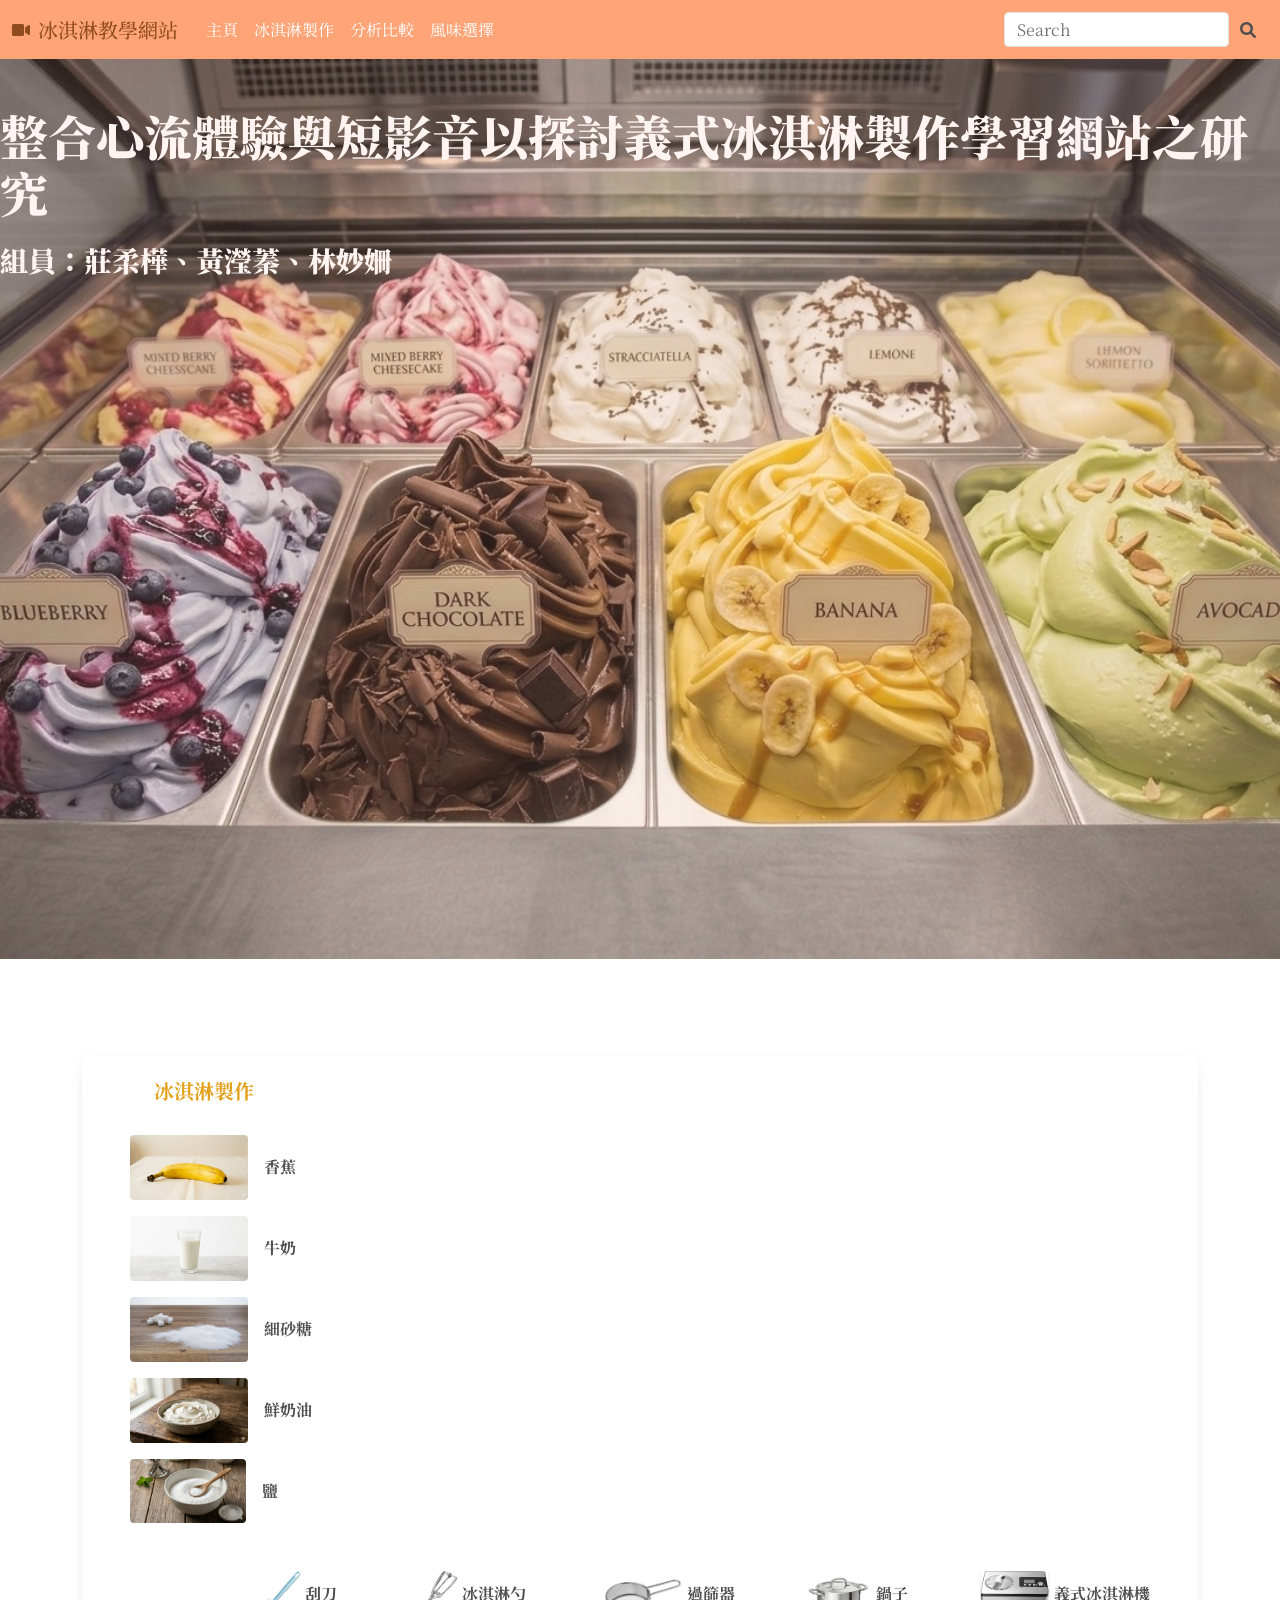
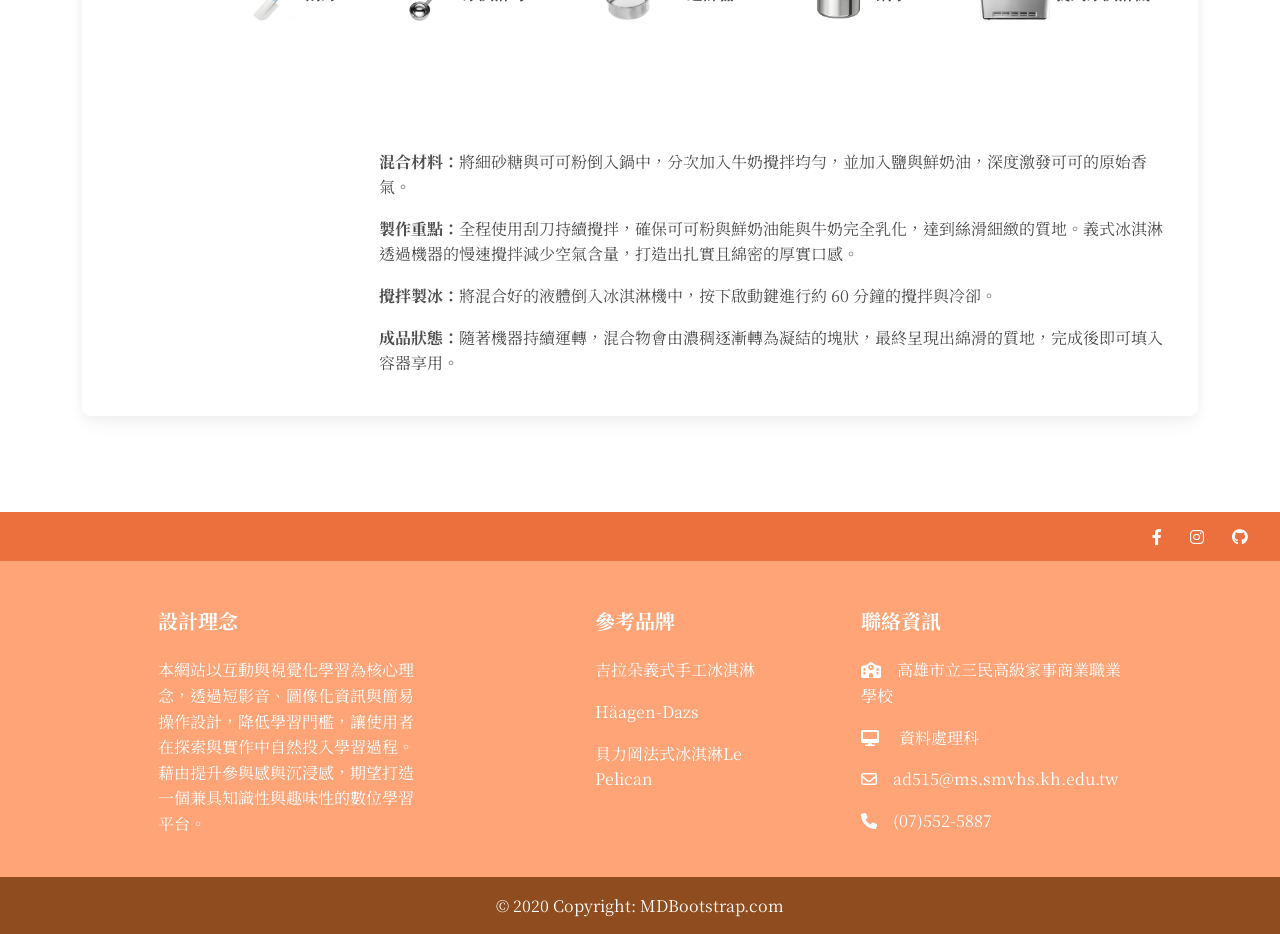
==== commit 39690ab9: "2026/04/29 04:55" ====
--- a/index04-1.html
+++ b/index04-1.html
@@ -278,21 +278,18 @@
 
 
   <!-- footer -->
-  <!-- Remove the container if you want to extend the Footer to full width. -->
-  <div class="container-fluid my-5">
-
-    <footer class="text-center text-lg-start text-white bg-primary">
+    <footer class="text-center text-lg-start text-white bg-primary mt-5">
 
       <!-- Section: Social media -->
-      <section class="d-flex justify-content-center justify-content-lg-between p-2 border-bottom" style="background-color: #ec6f3e;">
+      <section class="d-flex justify-content-center justify-content-lg-between p-2" style="background-color: #ec6f3e;">
         <!-- Left -->
         <div class="me-5 mt-2 d-none d-lg-block">
-        <h3>網頁簡介</h3>
+        <!-- <h3>網頁簡介</h3> -->
         </div>
         <!-- Left -->
 
         <!-- Right -->
-        <div class="mt-3">
+        <div class="my-1">
           <a href="" class="me-4 text-reset">
             <i class="fab fa-facebook-f"></i>
           </a>
@@ -371,10 +368,11 @@
         <a class="text-white" href="https://mdbootstrap.com/">MDBootstrap.com</a>
       </div>
       <!-- Copyright -->
+
+
+
     </footer>
-
-  </div>
-  <!-- End of .container -->
+  <!-- footer -->
 
 
 
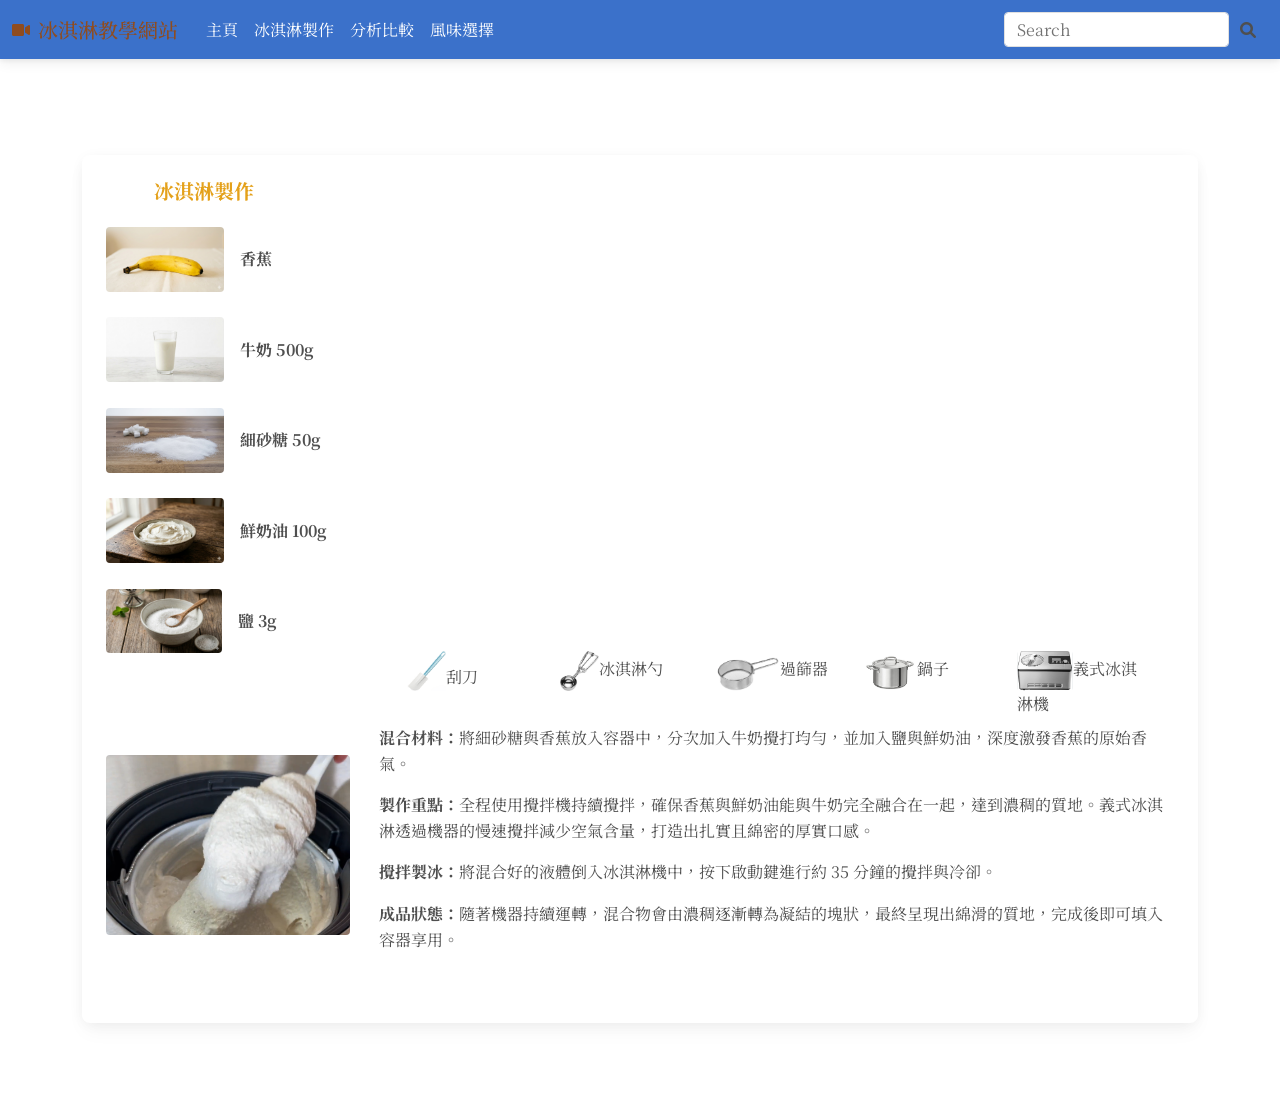
==== commit b7186371: "0511-1" ====
--- a/index04-1.html
+++ b/index04-1.html
@@ -8,16 +8,14 @@
   <title>Material Design for Bootstrap</title>
   <!-- MDB icon -->
   <link rel="icon" href="img/mdb-favicon.ico" type="image/x-icon" />
-  <!--  Font Awesome -->
+  <!-- Font Awesome -->
   <link rel="stylesheet" href="https://cdnjs.cloudflare.com/ajax/libs/font-awesome/6.0.0/css/all.min.css" />
   <!-- Google Fonts Roboto -->
   <link rel="stylesheet" href="https://fonts.googleapis.com/css2?family=Roboto:wght@300;400;500;700&display=swap" />
   <!-- MDB ESSENTIAL -->
-  <link rel="stylesheet" href="src/mdb/scss/mdb.pro.css" />
+  <link rel="stylesheet" href="css/mdb.min.css" />
   <!-- MDB PLUGINS -->
   <link rel="stylesheet" href="plugins/css/all.min.css" />
-  <link rel="stylesheet" href="./css/style.css" />
-  <link rel="stylesheet" href="./css/mdb.pro.css" />
   <!-- Custom styles -->
   <!-- 字體 -->
   <style>
@@ -32,13 +30,11 @@
 
 <body>
 
-  <!-- navbar -->
-
-
   <!--Main Navigation-->
   <nav class="navbar navbar-expand-lg navbar-dark bg-primary">
     <div class="container-fluid">
-      <i class="fas fa-video me-2 " style="color:#8f4c1f;"></i><h5 class="mt-2" style="color:#8f4c1f;">冰淇淋教學網站　</h5>
+      <i class="fas fa-video me-2 " style="color:#8f4c1f;"></i>
+      <h5 class="mt-2" style="color:#8f4c1f;">冰淇淋教學網站　</h5>
       <button data-mdb-collapse-init class="navbar-toggler" type="button" data-mdb-target="#navbarNav"
         aria-controls="navbarNav" aria-expanded="false" aria-label="Toggle navigation">
         <i class="fas fa-bars"></i>
@@ -46,16 +42,16 @@
       <div class="collapse navbar-collapse" id="navbarNav">
         <ul class="navbar-nav">
           <li class="nav-item">
-            <a class="nav-link active" aria-current="page" href="index.html" data-mdb-ripple-init data-mdb-ripple-unbound="true">主頁</a>
-          </li>
-          <li class="nav-item">
-            <a class="nav-link active" href="index04.html" data-mdb-ripple-init data-mdb-ripple-unbound="true">冰淇淋製作</a>
-          </li>
-          <li class="nav-item">
-            <a class="nav-link active" href="index12.html" data-mdb-ripple-init data-mdb-ripple-unbound="true">分析比較</a>
-          </li>
-          <li class="nav-item">
-            <a class="nav-link active" href="index07.html" data-mdb-ripple-init data-mdb-ripple-unbound="true">風味選擇</a>
+            <a class="nav-link active" aria-current="page" href="index.html">主頁</a>
+          </li>
+          <li class="nav-item">
+            <a class="nav-link active" href="index04.html">冰淇淋製作</a>
+          </li>
+          <li class="nav-item">
+            <a class="nav-link active" href="index12.html">分析比較</a>
+          </li>
+          <li class="nav-item">
+            <a class="nav-link active" href="index07.html">風味選擇</a>
           </li>
 
         </ul>
@@ -77,26 +73,7 @@
 
 
 
-  <section>
-    <!-- Intro -->
-    <!-- <div id="intro" class="bg-image vh-100 d-none d-xl-block d-flex align-item-end" style="background-image: url('./img/網頁封面.jpg');"> -->
-    <div id="intro" class="bg-image vh-100" style="background-image: url('./img/封面.jpg');">
-      <div class="mask" style="background-color: rgba(250, 182, 162, 0.15);"></div>
-
-      <div class="">
-        <h1 class="display-5 text-white mt-5 justify-content-end" style="font-weight: 900;">
-          整合心流體驗與短影音以探討義式冰淇淋製作學習網站之研究</h1>
-        <p class="lead font-weight-light mb-4 pb-2 fs-3 text-white mt-3" style="font-weight: 900;">組員：莊柔樺、黃瀅蓁、林妙姍</p>
-        <!-- <button class="btn btn-primary btn-lg" data-mdb-ripple-init>Make a reservation</button> -->
-      </div>
-    </div>
-
-
-
-
-
-
-    <!-- Intro -->
+  <!-- Intro -->
   </section>
 
 
@@ -112,143 +89,108 @@
           <div class="row">
 
             <div class="col-lg-3 mb-4 mb-md-0">
-              <div class="list-group list-group-naked mb-3">
+              <div class="mb-3 h-100">
                 <h5 class="ms-5 fw-bold mb-4 text-uppercase text-warning">冰淇淋製作</h5>
 
                 <a href="#" class="
-                        list-group-item list-group-item-action
-                        border-0
-                        d-flex
-                        align-items-center
-                        " data-mdb-list-init data-mdb-ripple-init>
+                                      list-group-item list-group-item-action
+                                      border-0
+                                      d-flex
+                                      align-items-center
+                                      " data-mdb-list-init data-mdb>
                   <img src="./img/banana.png" class="rounded me-3" style="height: 65px" alt="" />
                   <strong>香蕉</strong>
-                </a>
-
-                <a href="#" class="
-                        list-group-item list-group-item-action
-                        border-0
-                        d-flex
-                        align-items-center
-                        " data-mdb-list-init data-mdb-ripple-init>
+                </a>　　
+
+                <a href="#" class="
+                          list-group-item list-group-item-action
+                          border-0
+                          d-flex
+                          align-items-center
+                          " data-mdb-list-init data-mdb>
                   <img src="./img/milk.JPG" class="rounded me-3" style="height:65px" alt="" />
-                  <strong>牛奶</strong>
-                </a>
-
-                <a href="#" class="
-                        list-group-item list-group-item-action
-                        border-0
-                        d-flex
-                        align-items-center
-                        " data-mdb-list-init data-mdb-ripple-init>
+                  <strong>牛奶 500g</strong>
+                </a>　　
+
+                <a href="#" class="
+                          list-group-item list-group-item-action
+                          border-0
+                          d-flex
+                          align-items-center
+                          " data-mdb-list-init data-mdb>
                   <img src="./img/suger.jpeg" class="rounded me-3" style="height: 65px" alt="" />
-                  <strong>細砂糖</strong>
-                </a>
-
-                <a href="#" class="
-                        list-group-item list-group-item-action
-                        border-0
-                        d-flex
-                        align-items-center
-                        " data-mdb-list-init data-mdb-ripple-init>
+                  <strong>細砂糖 50g</strong>
+                </a>　　
+
+                <a href="#" class="
+                          list-group-item list-group-item-action
+                          border-0
+                          d-flex
+                          align-items-center
+                          " data-mdb-list-init data-mdb>
                   <img src="./img/buter.png" class="rounded me-3" style="height: 65px" alt="" />
-                  <strong>鮮奶油</strong>
-                </a>
-
-
-                <a href="#" class="
-                        list-group-item list-group-item-action
-                        border-0
-                        d-flex
-                        align-items-center
-                        " data-mdb-list-init data-mdb-ripple-init>
-                  <img src="img/salt.png" class="rounded me-3" style="height: 64px"
-                    alt="" />
-                  <strong>鹽</strong>
-                </a>
+                  <strong>鮮奶油 100g</strong>
+                </a>　　
+
+
+                <a href="#" class="
+                          list-group-item list-group-item-action
+                          border-0
+                          d-flex
+                          align-items-center
+                          " data-mdb-list-init data-mdb>
+                  <img src="img/salt.png" class="rounded me-3" style="height: 64px" alt="" />
+                  <strong>鹽 3g</strong>
+                </a>　　
+                <br><br><br><br>
+
+                <img src="./img/香蕉冰.png" class="rounded mt-auto mb-5 me-5" style="height: 180px" alt="">
 
               </div>
             </div><!--col-lg-3-->
 
 
             <div class="col-lg-9 mb-4 mb-md-0">
-
               <div class="ratio ratio-16x9">
-                <iframe width="560" height="315" src="https://www.youtube.com/embed/nyYOzKyTqgM?si=CaSD6A7NBqH5Jq5a"
+                <iframe width="560" height="315" src="https://www.youtube.com/embed/nyYOzKyTqgM?si=gRrzQUHF0ZBEUo5t"
                   title="YouTube video player" frameborder="0"
                   allow="accelerometer; autoplay; clipboard-write; encrypted-media; gyroscope; picture-in-picture; web-share"
                   referrerpolicy="strict-origin-when-cross-origin" allowfullscreen></iframe>
+              </div>　
+
+              <div class="container">
+                <div class="row px-3">
+                  <div class="col d-flx justify-content-center"><img src="img/963.PNG" class="mb-3" style="height:40px"
+                      alt="刮刀"><span class="">刮刀</span></div>
+                  <div class="col"><img src="img/999.PNG" class="rounded" style="height:40px"
+                      alt="冰淇淋勺"><span>冰淇淋勺</span></div>
+                  <div class="col"><img src="img/擷取.PNG" class="rounded" style="height:40px" alt="過篩器"><span>過篩器</span>
+                  </div>
+                  <div class="col"><img src="img/123.PNG" class="rounded" style="height:40px" alt="鍋子"><span>鍋子</span>
+                  </div>
+                  <div class="col"><img src="img/456.PNG" class="rounded" style="height:40px"
+                      alt="義式冰淇淋機"><span>義式冰淇淋機</span></div>
+
+                </div>
               </div>
 
-            </div><!--col-lg-9-->
-
-          </div><!--row-->
-
-
-          <div class="row">
-              <div class="d-flex justify-content-end flex-wrap mt-4 mb-10">
-                <!-- 刮刀 -->
-                <div class="text-center me-4">
-                  <a href="#">
-                    <img src="img/963.PNG" class="rounded" style="height:50px" alt="刮刀" />
-                  </a>
-                  <strong>刮刀</strong>
-                </div>　　　
-
-
-                <!-- 冰淇淋勺 -->
-                <div class="text-center me-4">
-                  <a href="#">
-                    <img src="img/999.PNG" class="rounded" style="height:50px" alt="冰淇淋勺" />
-                  </a>
-                  <strong>冰淇淋勺</strong>
-                </div>　　　
-
-                <!-- 過篩器 -->
-                <div class="text-center me-4">
-                  <a href="#">
-                    <img src="img/擷取.PNG" class="rounded" style="height:50px" alt="過篩器" />
-                  </a>
-                  <strong>過篩器</strong>
-                </div>　　　
-
-                <!-- 鍋子 -->
-                <div class="text-center me-4">
-                  <a href="#">
-                    <img src="img/123.PNG" class="rounded" style="height:50px" alt="鍋子" />
-                  </a>
-                  <strong>鍋子</strong>
-                </div>　　　
-
-
-                <!-- 義式冰淇淋機 -->
-                <div class="text-center me-4">
-                  <a href="#">
-                    <img src="img/456.PNG" class="rounded" style="height:50px" alt="義式冰淇淋機" />
-                  </a>
-                  <strong>義式冰淇淋機</strong>
-                </div>
-              </div>
-          </div>
-
-
-          <div class="row">
-            <div class="col-lg-3"></div>
-            <div class="col-lg-9">
-              <div class="mb-3">
-                <strong>混合材料：</strong>將細砂糖與可可粉倒入鍋中，分次加入牛奶攪拌均勻，並加入鹽與鮮奶油，深度激發可可的原始香氣。
-              </div>
-              <div class="mb-3">
-                <strong>製作重點：</strong>全程使用刮刀持續攪拌，確保可可粉與鮮奶油能與牛奶完全乳化，達到絲滑細緻的質地。義式冰淇淋透過機器的慢速攪拌減少空氣含量，打造出扎實且綿密的厚實口感。
-              </div>
-              <div class="mb-3">
-                <strong>攪拌製冰：</strong>將混合好的液體倒入冰淇淋機中，按下啟動鍵進行約 60 分鐘的攪拌與冷卻。
-              </div>
-              <div class="mb-3">
-                <strong>成品狀態：</strong>隨著機器持續運轉，混合物會由濃稠逐漸轉為凝結的塊狀，最終呈現出綿滑的質地，完成後即可填入容器享用。
+
+
+              <div class="mt-2">
+                <div class="mb-3">
+                  <strong>混合材料：</strong>將細砂糖與香蕉放入容器中，分次加入牛奶攪打均勻，並加入鹽與鮮奶油，深度激發香蕉的原始香氣。
+                </div>
+                <div class="mb-3">
+                  <strong>製作重點：</strong>全程使用攪拌機持續攪拌，確保香蕉與鮮奶油能與牛奶完全融合在一起，達到濃稠的質地。義式冰淇淋透過機器的慢速攪拌減少空氣含量，打造出扎實且綿密的厚實口感。
+                </div>
+                <div class="mb-3">
+                  <strong>攪拌製冰：</strong>將混合好的液體倒入冰淇淋機中，按下啟動鍵進行約 35 分鐘的攪拌與冷卻。
+                </div>
+                <div class="mb-3">
+                  <strong>成品狀態：</strong>隨著機器持續運轉，混合物會由濃稠逐漸轉為凝結的塊狀，最終呈現出綿滑的質地，完成後即可填入容器享用。
+                </div>
               </div>
             </div>
-          </div>
 
 
 
@@ -277,102 +219,8 @@
 
 
 
-  <!-- footer -->
-    <footer class="text-center text-lg-start text-white bg-primary mt-5">
-
-      <!-- Section: Social media -->
-      <section class="d-flex justify-content-center justify-content-lg-between p-2" style="background-color: #ec6f3e;">
-        <!-- Left -->
-        <div class="me-5 mt-2 d-none d-lg-block">
-        <!-- <h3>網頁簡介</h3> -->
-        </div>
-        <!-- Left -->
-
-        <!-- Right -->
-        <div class="my-1">
-          <a href="" class="me-4 text-reset">
-            <i class="fab fa-facebook-f"></i>
-          </a>
-          <a href="" class="me-4 text-reset">
-            <i class="fab fa-instagram"></i>
-          </a>
-          <a href="" class="me-4 text-reset">
-            <i class="fab fa-github"></i>
-          </a>
-        </div>
-        <!-- Right -->
-      </section>
-      <!-- Section: Social media -->
-
-
-
-      <!-- Section: Links  -->
-      <section class="">
-        <div class="container text-center text-md-start mt-5">
-          <!-- Grid row -->
-          <div class="row mt-3">
-            <!-- Grid column -->
-            <div class="col-md-4 col-lg-4 col-xl-3 mx-auto mb-4">
-              <!-- Content -->
-              <h5 class="text-white fw-bold mb-4" style="color: #ff5b1a;">
-                設計理念
-              </h5>
-              <p>
-                本網站以互動與視覺化學習為核心理念，透過短影音、圖像化資訊與簡易操作設計，降低學習門檻，讓使用者在探索與實作中自然投入學習過程。藉由提升參與感與沉浸感，期望打造一個兼具知識性與趣味性的數位學習平台。
-              </p>
-            </div>
-            <!-- Grid column -->
-
-            <!-- Grid column -->
-            <div class="col-md-2 col-lg-2 col-xl-2 mx-auto mb-4">
-              <!-- Links -->
-              <h5 class="text-white fw-bold mb-4" style="color: #ff5b1a;">
-                參考品牌
-              </h5>
-              <p>
-                吉拉朵義式手工冰淇淋
-              </p>
-              <p>
-                Häagen-Dazs
-              </p>
-              <p>貝力岡法式冰淇淋Le Pelican
-              </p>
-            </div>
-            <!-- Grid column -->
-
-
-            <!-- Grid column -->
-            <div class="col-md-4 col-lg-3 col-xl-3 me-auto mb-md-0 mb-4">
-              <!-- Links -->
-              <h5 class="text-white fw-bold mb-4" style="color: #ff5b1a;">聯絡資訊</h5>
-              <p><i class="fas fa-school"></i>　高雄市立三民高級家事商業職業學校</p>
-              <p><i class="fas fa-desktop">　</i>
-                資料處理科
-              </p>
-              <p><i class="far fa-envelope"></i></i>　ad515@ms.smvhs.kh.edu.tw</p>
-              <p><i class="fas fa-phone"></i>　(07)552-5887</p>
-            </div>
-            <!-- Grid column -->
-          </div>
-          <!-- Grid row -->
-        </div>
-      </section>
-      <!-- Section: Links  -->
-
-
-
-
-      <!-- Copyright -->
-      <div class="text-center p-3" style="background-color: #8f4c1f">
-        © 2020 Copyright:
-        <a class="text-white" href="https://mdbootstrap.com/">MDBootstrap.com</a>
-      </div>
-      <!-- Copyright -->
-
-
-
-    </footer>
-  <!-- footer -->
+
+
 
 
 
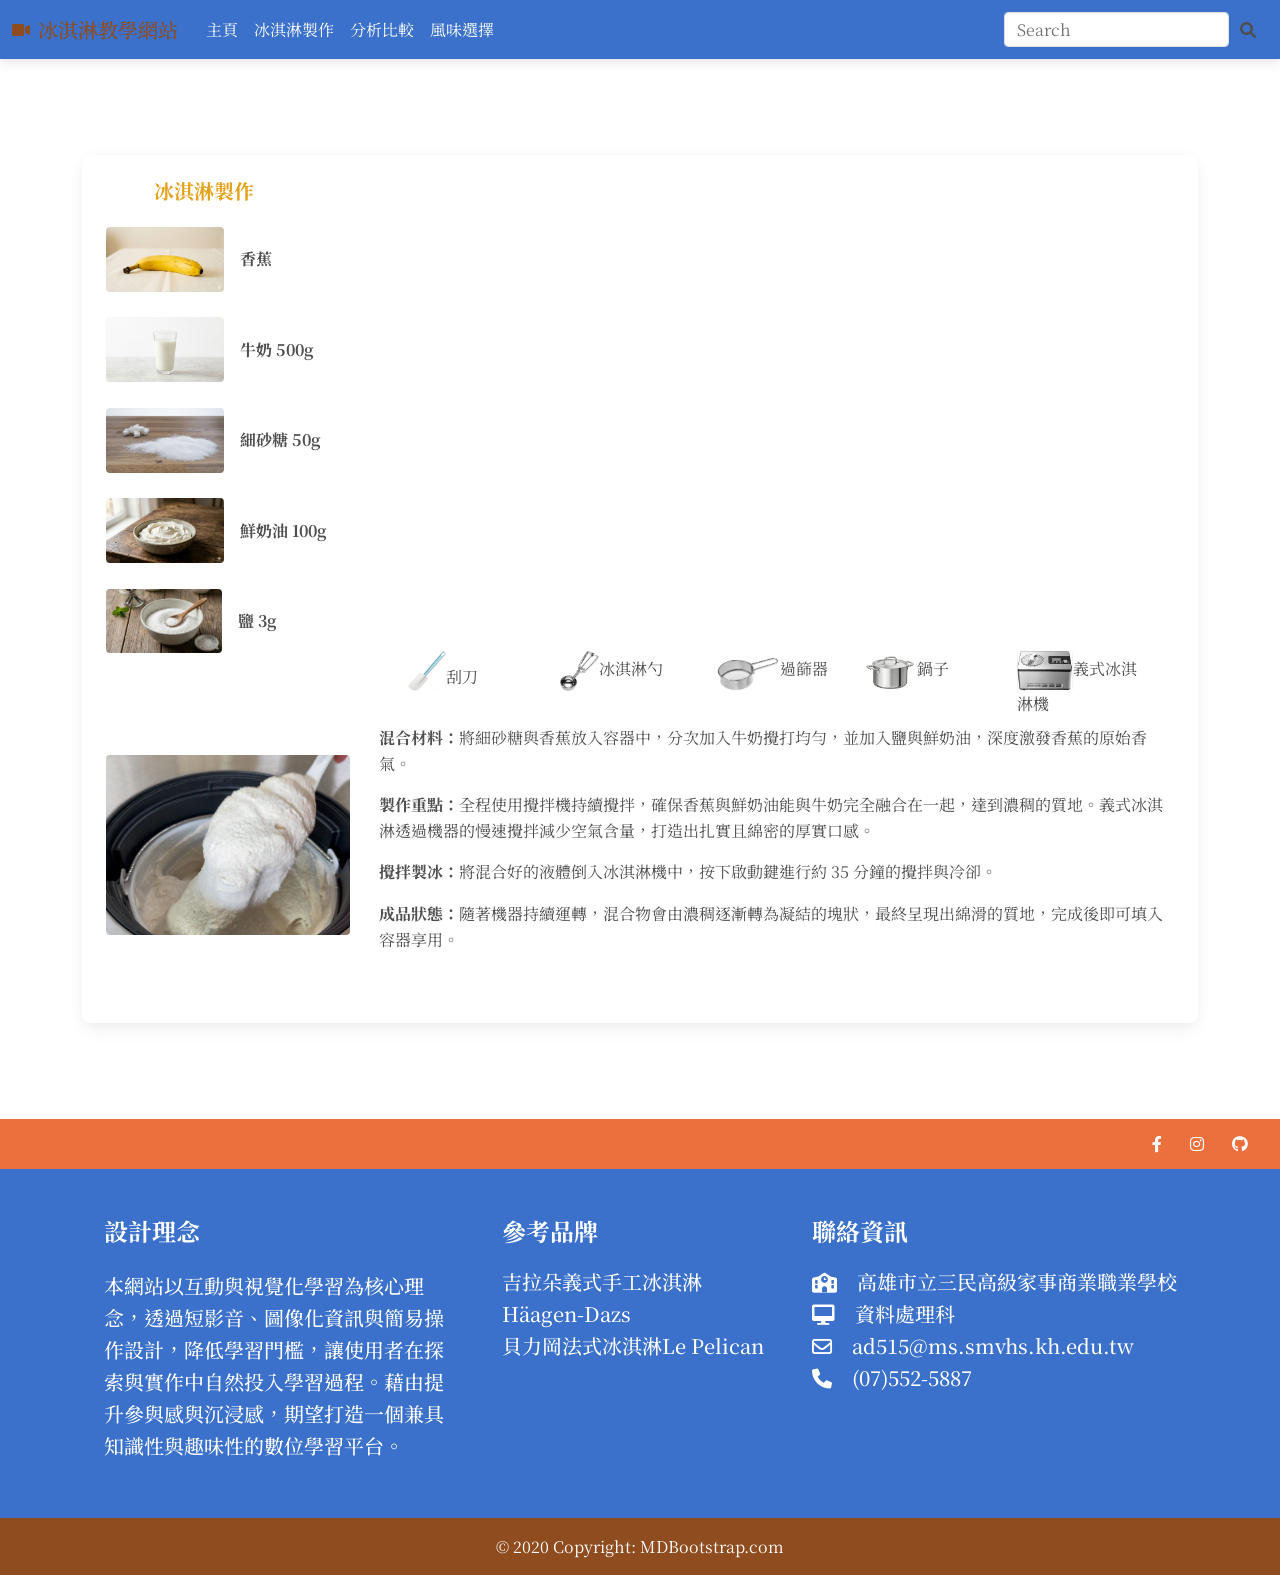
==== commit 74006b0f: "2026-05-13 footer" ====
--- a/index04-1.html
+++ b/index04-1.html
@@ -214,7 +214,81 @@
 
 
 
-
+  <!-- footer -->
+    <footer class="text-center text-lg-start text-white bg-primary mt-5">
+
+      <!-- Section: Social media -->
+      <section class="d-flex justify-content-center justify-content-lg-between p-2" style="background-color: #ec6f3e;">
+        <!-- Left -->
+        <div class="me-5 mt-2 d-none d-lg-block">
+        <!-- <h3>網頁簡介</h3> -->
+        </div>
+        <!-- Left -->
+
+        <!-- Right -->
+        <div class="my-1">
+          <a href="" class="me-4 text-reset">
+            <i class="fab fa-facebook-f"></i>
+          </a>
+          <a href="" class="me-4 text-reset">
+            <i class="fab fa-instagram"></i>
+          </a>
+          <a href="" class="me-4 text-reset">
+            <i class="fab fa-github"></i>
+          </a>
+        </div>
+        <!-- Right -->
+      </section>
+      <!-- Section: Social media -->
+
+
+
+      <!-- Section: Links  -->
+      <section class="pb-5">
+        <div class="container mt-5">
+          <div class="d-flex flex-column flex-lg-row justify-content-center align-items-start gap-5 text-start">
+            
+            <div style="max-width: 350px;">
+              <h4 class="text-white fw-bold mb-4" style="color: #ff5b1a;">設計理念</h4>
+              <h5 style="line-height: 1.6;">
+                本網站以互動與視覺化學習為核心理念，透過短影音、圖像化資訊與簡易操作設計，降低學習門檻，讓使用者在探索與實作中自然投入學習過程。藉由提升參與感與沉浸感，期望打造一個兼具知識性與趣味性的數位學習平台。
+              </h5>
+            </div>
+
+            <div style="white-space: nowrap;">
+              <h4 class="text-white fw-bold mb-4" style="color: #ff5b1a;">參考品牌</h4>
+              <h5 class="mb-2">吉拉朵義式手工冰淇淋</h5>
+              <h5 class="mb-2">Häagen-Dazs</h5>
+              <h5 class="mb-2">貝力岡法式冰淇淋Le Pelican</h5>
+            </div>
+
+            <div style="white-space: nowrap;">
+              <h4 class="text-white fw-bold mb-4" style="color: #ff5b1a;">聯絡資訊</h4>
+              <h5 class="mb-2"><i class="fas fa-school"></i>　高雄市立三民高級家事商業職業學校</h5>
+              <h5 class="mb-2"><i class="fas fa-desktop"></i>　資料處理科</h5>
+              <h5 class="mb-2"><i class="far fa-envelope"></i>　ad515@ms.smvhs.kh.edu.tw</h5>
+              <h5 class="mb-2"><i class="fas fa-phone"></i>　(07)552-5887</h5>
+            </div>
+            
+          </div>
+        </div>
+      </section>
+      <!-- Section: Links  -->
+
+
+
+
+      <!-- Copyright -->
+      <div class="text-center p-3" style="background-color: #8f4c1f">
+        © 2020 Copyright:
+        <a class="text-white" href="https://mdbootstrap.com/">MDBootstrap.com</a>
+      </div>
+      <!-- Copyright -->
+
+
+
+    </footer>
+  <!-- footer -->
 
 
 
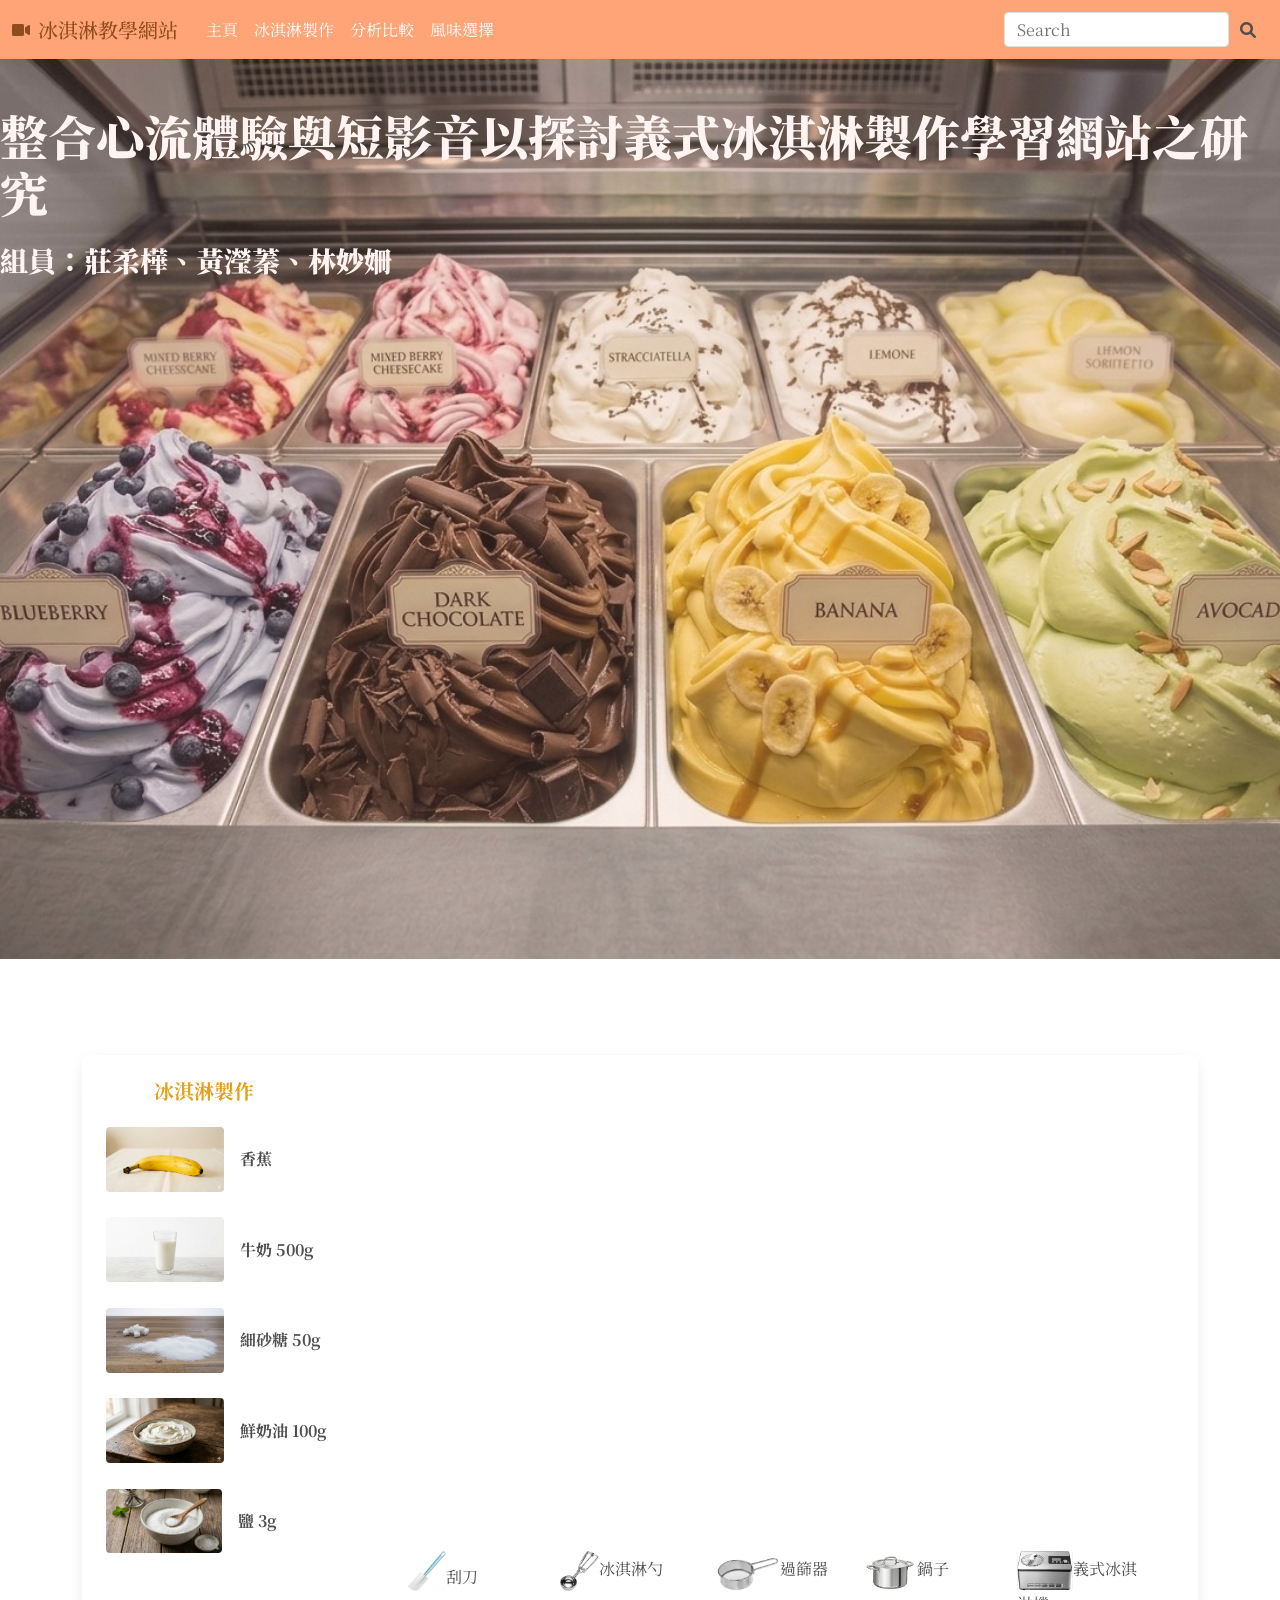
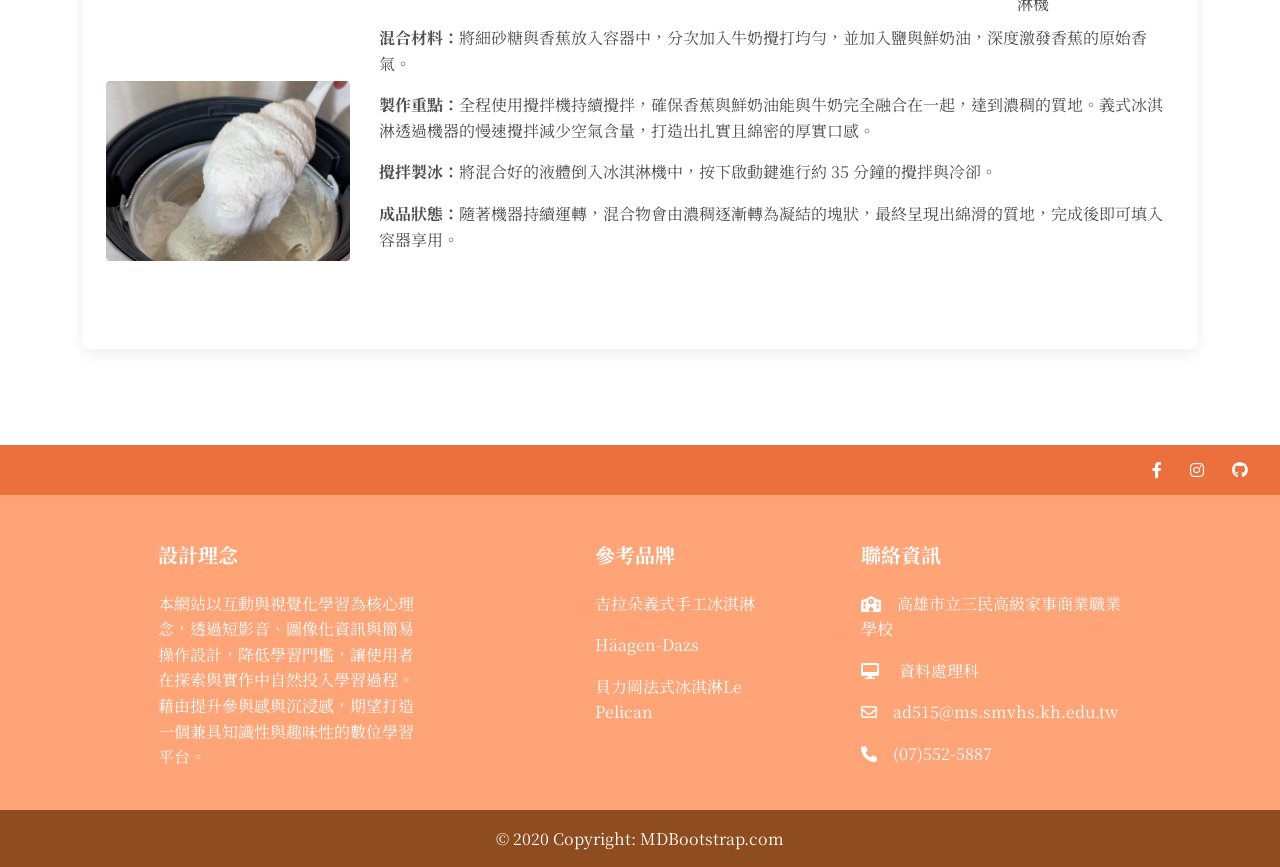
==== commit af0c0db0: "5/13 index04" ====
--- a/index04-1.html
+++ b/index04-1.html
@@ -8,14 +8,16 @@
   <title>Material Design for Bootstrap</title>
   <!-- MDB icon -->
   <link rel="icon" href="img/mdb-favicon.ico" type="image/x-icon" />
-  <!-- Font Awesome -->
+  <!--  Font Awesome -->
   <link rel="stylesheet" href="https://cdnjs.cloudflare.com/ajax/libs/font-awesome/6.0.0/css/all.min.css" />
   <!-- Google Fonts Roboto -->
   <link rel="stylesheet" href="https://fonts.googleapis.com/css2?family=Roboto:wght@300;400;500;700&display=swap" />
   <!-- MDB ESSENTIAL -->
-  <link rel="stylesheet" href="css/mdb.min.css" />
+  <link rel="stylesheet" href="src/mdb/scss/mdb.pro.css" />
   <!-- MDB PLUGINS -->
   <link rel="stylesheet" href="plugins/css/all.min.css" />
+  <link rel="stylesheet" href="./css/style.css" />
+  <link rel="stylesheet" href="./css/mdb.pro.css" />
   <!-- Custom styles -->
   <!-- 字體 -->
   <style>
@@ -29,6 +31,9 @@
 </head>
 
 <body>
+
+  <!-- navbar -->
+
 
   <!--Main Navigation-->
   <nav class="navbar navbar-expand-lg navbar-dark bg-primary">
@@ -73,7 +78,26 @@
 
 
 
-  <!-- Intro -->
+  <section>
+    <!-- Intro -->
+    <!-- <div id="intro" class="bg-image vh-100 d-none d-xl-block d-flex align-item-end" style="background-image: url('./img/網頁封面.jpg');"> -->
+    <div id="intro" class="bg-image vh-100" style="background-image: url('./img/封面.jpg');">
+      <div class="mask" style="background-color: rgba(250, 182, 162, 0.15);"></div>
+
+      <div class="">
+        <h1 class="display-5 text-white mt-5 justify-content-end" style="font-weight: 900;">
+          整合心流體驗與短影音以探討義式冰淇淋製作學習網站之研究</h1>
+        <p class="lead font-weight-light mb-4 pb-2 fs-3 text-white mt-3" style="font-weight: 900;">組員：莊柔樺、黃瀅蓁、林妙姍</p>
+        <!-- <button class="btn btn-primary btn-lg" data-mdb-ripple-init>Make a reservation</button> -->
+      </div>
+    </div>
+
+
+
+
+
+
+    <!-- Intro -->
   </section>
 
 
@@ -93,57 +117,56 @@
                 <h5 class="ms-5 fw-bold mb-4 text-uppercase text-warning">冰淇淋製作</h5>
 
                 <a href="#" class="
-                                      list-group-item list-group-item-action
-                                      border-0
-                                      d-flex
-                                      align-items-center
-                                      " data-mdb-list-init data-mdb>
+                                        list-group-item list-group-item-action
+                                        border-0
+                                        d-flex
+                                        align-items-center
+                                        " data-mdb-list-init data-mdb>
                   <img src="./img/banana.png" class="rounded me-3" style="height: 65px" alt="" />
                   <strong>香蕉</strong>
                 </a>　　
 
                 <a href="#" class="
-                          list-group-item list-group-item-action
-                          border-0
-                          d-flex
-                          align-items-center
-                          " data-mdb-list-init data-mdb>
+                            list-group-item list-group-item-action
+                            border-0
+                            d-flex
+                            align-items-center
+                            " data-mdb-list-init data-mdb>
                   <img src="./img/milk.JPG" class="rounded me-3" style="height:65px" alt="" />
                   <strong>牛奶 500g</strong>
                 </a>　　
 
                 <a href="#" class="
-                          list-group-item list-group-item-action
-                          border-0
-                          d-flex
-                          align-items-center
-                          " data-mdb-list-init data-mdb>
+                            list-group-item list-group-item-action
+                            border-0
+                            d-flex
+                            align-items-center
+                            " data-mdb-list-init data-mdb>
                   <img src="./img/suger.jpeg" class="rounded me-3" style="height: 65px" alt="" />
                   <strong>細砂糖 50g</strong>
                 </a>　　
 
                 <a href="#" class="
-                          list-group-item list-group-item-action
-                          border-0
-                          d-flex
-                          align-items-center
-                          " data-mdb-list-init data-mdb>
+                            list-group-item list-group-item-action
+                            border-0
+                            d-flex
+                            align-items-center
+                            " data-mdb-list-init data-mdb>
                   <img src="./img/buter.png" class="rounded me-3" style="height: 65px" alt="" />
                   <strong>鮮奶油 100g</strong>
                 </a>　　
 
 
                 <a href="#" class="
-                          list-group-item list-group-item-action
-                          border-0
-                          d-flex
-                          align-items-center
-                          " data-mdb-list-init data-mdb>
+                            list-group-item list-group-item-action
+                            border-0
+                            d-flex
+                            align-items-center
+                            " data-mdb-list-init data-mdb>
                   <img src="img/salt.png" class="rounded me-3" style="height: 64px" alt="" />
                   <strong>鹽 3g</strong>
                 </a>　　
-                <br><br><br><br>
-
+<br><br><br><br><br>
                 <img src="./img/香蕉冰.png" class="rounded mt-auto mb-5 me-5" style="height: 180px" alt="">
 
               </div>
@@ -163,7 +186,8 @@
                   <div class="col d-flx justify-content-center"><img src="img/963.PNG" class="mb-3" style="height:40px"
                       alt="刮刀"><span class="">刮刀</span></div>
                   <div class="col"><img src="img/999.PNG" class="rounded" style="height:40px"
-                      alt="冰淇淋勺"><span>冰淇淋勺</span></div>
+                      alt="冰淇淋勺"><span>冰淇淋勺</span>
+                  </div>
                   <div class="col"><img src="img/擷取.PNG" class="rounded" style="height:40px" alt="過篩器"><span>過篩器</span>
                   </div>
                   <div class="col"><img src="img/123.PNG" class="rounded" style="height:40px" alt="鍋子"><span>鍋子</span>
@@ -198,9 +222,6 @@
 
 
 
-
-
-
     </section>
     <!--Section: Design block-->
 
@@ -214,87 +235,107 @@
 
 
 
+
+
+
+
+
   <!-- footer -->
-    <footer class="text-center text-lg-start text-white bg-primary mt-5">
-
-      <!-- Section: Social media -->
-      <section class="d-flex justify-content-center justify-content-lg-between p-2" style="background-color: #ec6f3e;">
-        <!-- Left -->
-        <div class="me-5 mt-2 d-none d-lg-block">
+  <footer class="text-center text-lg-start text-white bg-primary mt-5">
+
+    <!-- Section: Social media -->
+    <section class="d-flex justify-content-center justify-content-lg-between p-2" style="background-color: #ec6f3e;">
+      <!-- Left -->
+      <div class="me-5 mt-2 d-none d-lg-block">
         <!-- <h3>網頁簡介</h3> -->
+      </div>
+      <!-- Left -->
+
+      <!-- Right -->
+      <div class="my-1">
+        <a href="" class="me-4 text-reset">
+          <i class="fab fa-facebook-f"></i>
+        </a>
+        <a href="" class="me-4 text-reset">
+          <i class="fab fa-instagram"></i>
+        </a>
+        <a href="" class="me-4 text-reset">
+          <i class="fab fa-github"></i>
+        </a>
+      </div>
+      <!-- Right -->
+    </section>
+    <!-- Section: Social media -->
+
+
+
+    <!-- Section: Links  -->
+    <section class="">
+      <div class="container text-center text-md-start mt-5">
+        <!-- Grid row -->
+        <div class="row mt-3">
+          <!-- Grid column -->
+          <div class="col-md-4 col-lg-4 col-xl-3 mx-auto mb-4">
+            <!-- Content -->
+            <h5 class="text-white fw-bold mb-4" style="color: #ff5b1a;">
+              設計理念
+            </h5>
+            <p>
+              本網站以互動與視覺化學習為核心理念，透過短影音、圖像化資訊與簡易操作設計，降低學習門檻，讓使用者在探索與實作中自然投入學習過程。藉由提升參與感與沉浸感，期望打造一個兼具知識性與趣味性的數位學習平台。
+            </p>
+          </div>
+          <!-- Grid column -->
+
+          <!-- Grid column -->
+          <div class="col-md-2 col-lg-2 col-xl-2 mx-auto mb-4">
+            <!-- Links -->
+            <h5 class="text-white fw-bold mb-4" style="color: #ff5b1a;">
+              參考品牌
+            </h5>
+            <p>
+              吉拉朵義式手工冰淇淋
+            </p>
+            <p>
+              Häagen-Dazs
+            </p>
+            <p>貝力岡法式冰淇淋Le Pelican
+            </p>
+          </div>
+          <!-- Grid column -->
+
+
+          <!-- Grid column -->
+          <div class="col-md-4 col-lg-3 col-xl-3 me-auto mb-md-0 mb-4">
+            <!-- Links -->
+            <h5 class="text-white fw-bold mb-4" style="color: #ff5b1a;">聯絡資訊</h5>
+            <p><i class="fas fa-school"></i>　高雄市立三民高級家事商業職業學校</p>
+            <p><i class="fas fa-desktop">　</i>
+              資料處理科
+            </p>
+            <p><i class="far fa-envelope"></i></i>　ad515@ms.smvhs.kh.edu.tw</p>
+            <p><i class="fas fa-phone"></i>　(07)552-5887</p>
+          </div>
+          <!-- Grid column -->
         </div>
-        <!-- Left -->
-
-        <!-- Right -->
-        <div class="my-1">
-          <a href="" class="me-4 text-reset">
-            <i class="fab fa-facebook-f"></i>
-          </a>
-          <a href="" class="me-4 text-reset">
-            <i class="fab fa-instagram"></i>
-          </a>
-          <a href="" class="me-4 text-reset">
-            <i class="fab fa-github"></i>
-          </a>
-        </div>
-        <!-- Right -->
-      </section>
-      <!-- Section: Social media -->
-
-
-
-      <!-- Section: Links  -->
-      <section class="pb-5">
-        <div class="container mt-5">
-          <div class="d-flex flex-column flex-lg-row justify-content-center align-items-start gap-5 text-start">
-            
-            <div style="max-width: 350px;">
-              <h4 class="text-white fw-bold mb-4" style="color: #ff5b1a;">設計理念</h4>
-              <h5 style="line-height: 1.6;">
-                本網站以互動與視覺化學習為核心理念，透過短影音、圖像化資訊與簡易操作設計，降低學習門檻，讓使用者在探索與實作中自然投入學習過程。藉由提升參與感與沉浸感，期望打造一個兼具知識性與趣味性的數位學習平台。
-              </h5>
-            </div>
-
-            <div style="white-space: nowrap;">
-              <h4 class="text-white fw-bold mb-4" style="color: #ff5b1a;">參考品牌</h4>
-              <h5 class="mb-2">吉拉朵義式手工冰淇淋</h5>
-              <h5 class="mb-2">Häagen-Dazs</h5>
-              <h5 class="mb-2">貝力岡法式冰淇淋Le Pelican</h5>
-            </div>
-
-            <div style="white-space: nowrap;">
-              <h4 class="text-white fw-bold mb-4" style="color: #ff5b1a;">聯絡資訊</h4>
-              <h5 class="mb-2"><i class="fas fa-school"></i>　高雄市立三民高級家事商業職業學校</h5>
-              <h5 class="mb-2"><i class="fas fa-desktop"></i>　資料處理科</h5>
-              <h5 class="mb-2"><i class="far fa-envelope"></i>　ad515@ms.smvhs.kh.edu.tw</h5>
-              <h5 class="mb-2"><i class="fas fa-phone"></i>　(07)552-5887</h5>
-            </div>
-            
-          </div>
-        </div>
-      </section>
-      <!-- Section: Links  -->
-
-
-
-
-      <!-- Copyright -->
-      <div class="text-center p-3" style="background-color: #8f4c1f">
-        © 2020 Copyright:
-        <a class="text-white" href="https://mdbootstrap.com/">MDBootstrap.com</a>
-      </div>
-      <!-- Copyright -->
-
-
-
-    </footer>
+        <!-- Grid row -->
+      </div>
+    </section>
+    <!-- Section: Links  -->
+
+
+
+
+    <!-- Copyright -->
+    <div class="text-center p-3" style="background-color: #8f4c1f">
+      © 2020 Copyright:
+      <a class="text-white" href="https://mdbootstrap.com/">MDBootstrap.com</a>
+    </div>
+    <!-- Copyright -->
+
+
+
+  </footer>
   <!-- footer -->
-
-
-
-
-
-
 
 
 
@@ -316,4 +357,4 @@
 <!-- Custom scripts -->
 <script type="text/javascript"></script>
 
-</html>+</html><!DOCTYPE html>
--- a/css/style.css
+++ b/css/style.css
@@ -0,0 +1,174 @@
+      /* 全域設定 */
+
+      .text-justify{
+        text-align: justify;
+      }
+
+      .mb-200{
+        margin-bottom: 200px;
+      }
+
+
+      /*------------------------------------全域設定 */
+
+
+      /* 預設顯示圖片為彩色 */
+      .color-toggle {
+          transition: filter 0.3s ease;
+      }
+
+      /* 灰階效果 */
+      .gray-scale {
+          filter: grayscale(100%);
+      }
+
+      /* navbar text */
+
+      .navbar-light .navbar-brand {
+        color: #4f4f4f;
+      }
+
+
+      /* index 圖周圍點點 */
+      .image-wrapper,
+      .image-wrapper-2 {
+        display: block;
+        height: auto;
+        overflow: visible;
+        padding-left: 50px;
+        position: relative;
+      }
+
+      .image-wrapper:before,
+      .image-wrapper-2:before {
+        background-image: url('https://mdbootstrap.com/img/Photos/new-templates/podcaster/dots-pink-2.png');
+        height: 125px;
+        left: -27px;
+        top: -48px;
+        width: 150px;
+        background-size: contain;
+        position: absolute;
+        background-position: center;
+        background-repeat: no-repeat;
+        content: '';
+      }
+
+      .image-wrapper img,
+      .image-wrapper-2 img {
+        display: block;
+        height: auto;
+        position: relative;
+        width: 100%;
+        z-index: 1;
+      }
+
+      .page-header {
+        margin-top: 150px;
+        margin-bottom: 150px;
+        z-index: 1;
+      }
+
+      .image-wrapper:after {
+        background-image: url('https://mdbootstrap.com/img/Photos/new-templates/podcaster/dots-pink-3.png');
+        height: 150px;
+        right: -95px;
+        top: 84%;
+        width: 150px;
+        background-size: contain;
+        position: absolute;
+        background-position: center;
+        background-repeat: no-repeat;
+        content: '';
+      }
+
+      .image-wrapper-2:after {
+        background-image: url('https://mdbootstrap.com/img/Photos/new-templates/podcaster/dots-pink-3.png');
+        height: 150px;
+        right: -87px;
+        top: 307px;
+        width: 150px;
+        background-size: contain;
+        position: absolute;
+        background-position: center;
+        background-repeat: no-repeat;
+        content: '';
+      }
+
+      .paragraph-wrapper:before {
+        display: block;
+        height: auto;
+        overflow: visible;
+        position: relative;
+        background-image: url('https://mdbootstrap.com/img/Photos/new-templates/podcaster/dots-pink.png');
+        height: 125px;
+        left: 3%;
+        top: 554px;
+        width: 125px;
+        background-size: contain;
+        position: absolute;
+        background-position: center;
+        background-repeat: no-repeat;
+        content: '';
+        z-index: -1;
+      }
+
+      .paragraph-wrapper p {
+        background-color: #fff;
+      }
+
+      .btn-purple,
+      .btn-purple:hover,
+      .btn-purple:focus,
+      .btn-purple:active,
+      .btn-purple.active {
+        background-color: #54456b;
+      }
+
+      .btn-secondary,
+      .btn-secondary:hover,
+      .btn-secondary:focus,
+      .btn-secondary:active,
+      .btn-secondary.active {
+        background-color: #db6930;
+      }
+
+      .bg-purple {
+        background-color: #54456b;
+      }
+
+      .link-purple {
+        color: #54456b;
+        transition: all 0.3s ease;
+      }
+
+      .link-purple:hover {
+        color: #db6930;
+        transition: all 0.3s ease;
+      }
+
+      .btn-outline-primary,
+      .btn-outline-primary:hover,
+      .btn-outline-primary:focus,
+      .btn-outline-primary:active,
+      .btn-outline-primary.active {
+        --mdb-btn-outline-hover-border-color: #db6930;
+        color: #db6930;
+        border-color: #db6930;
+      }
+
+
+      .text-pink {
+        color: #bc9ca1;
+      }
+
+      .text-orange {
+        color: #db6930;
+      }
+
+      .bg-orange {
+        background-color: #db6930;
+      }
+
+      .bg-pink {
+        background-color: #bc9ca1;
+      }
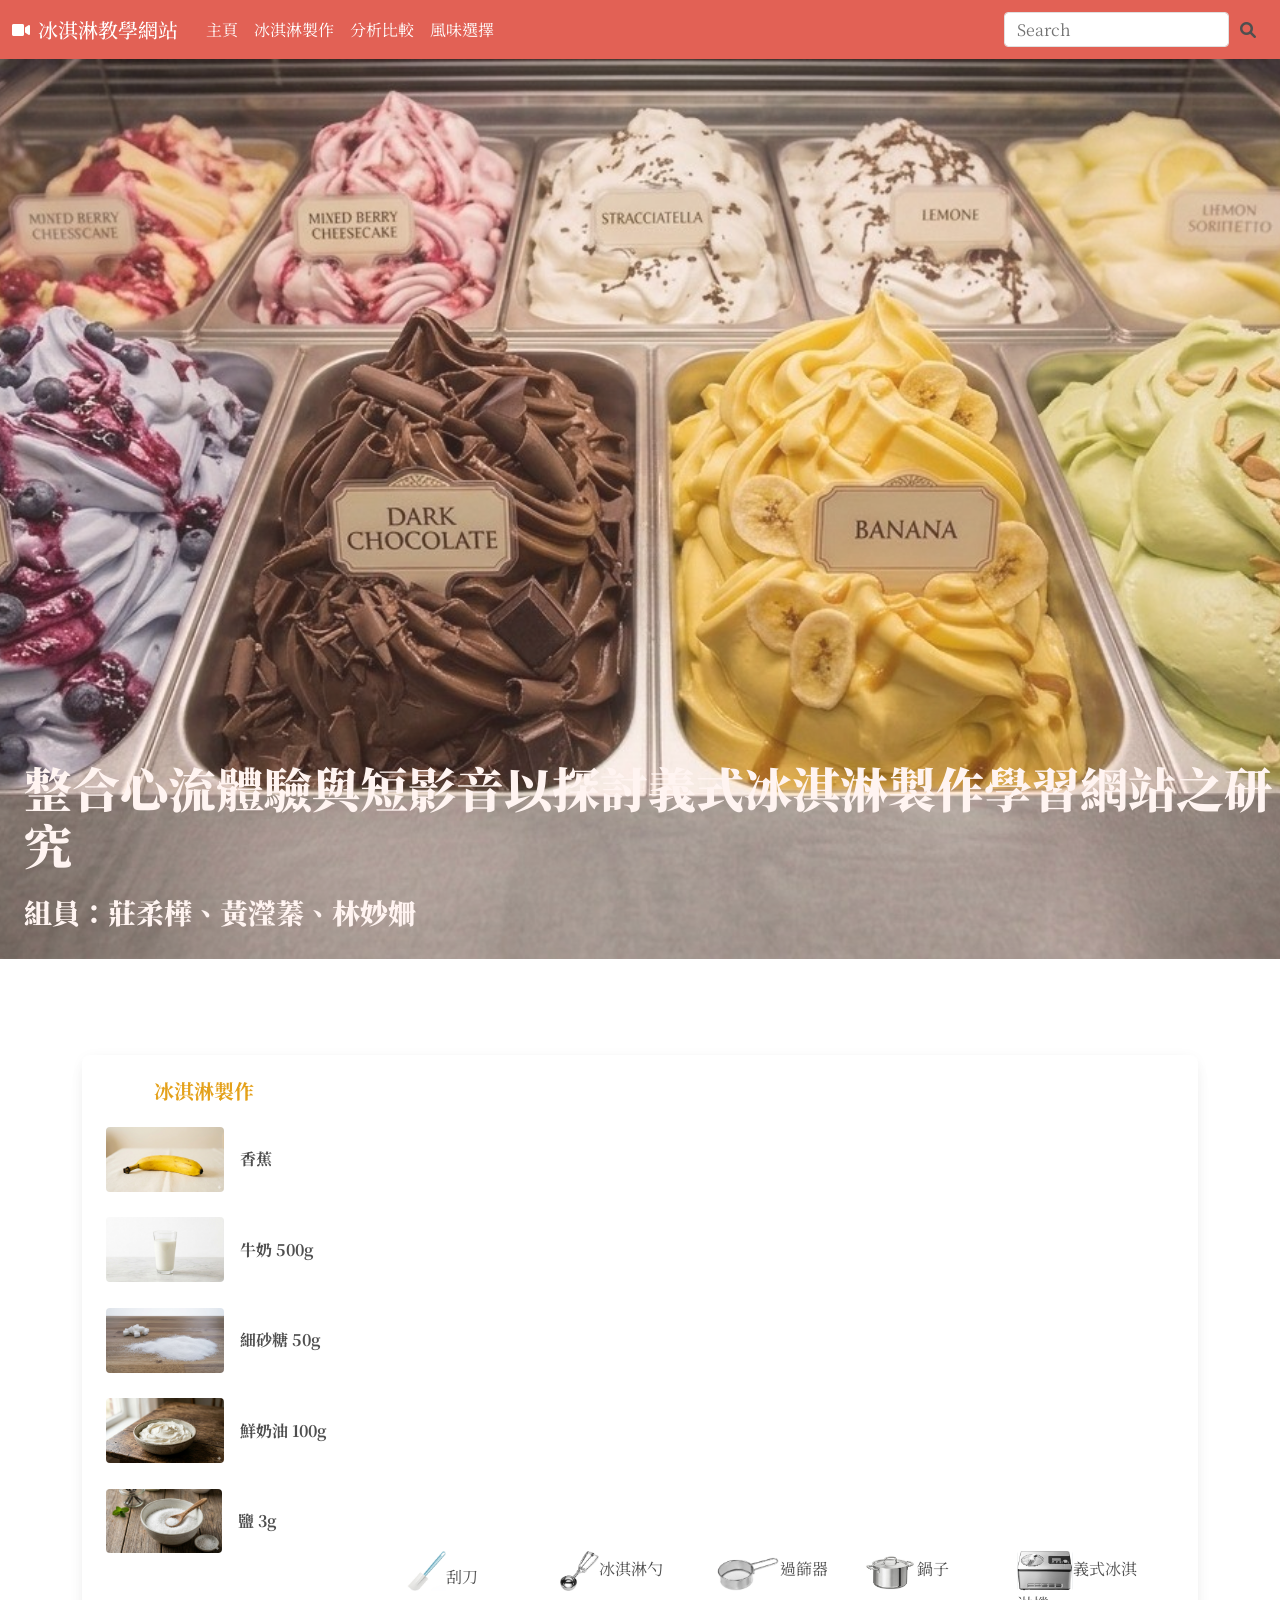
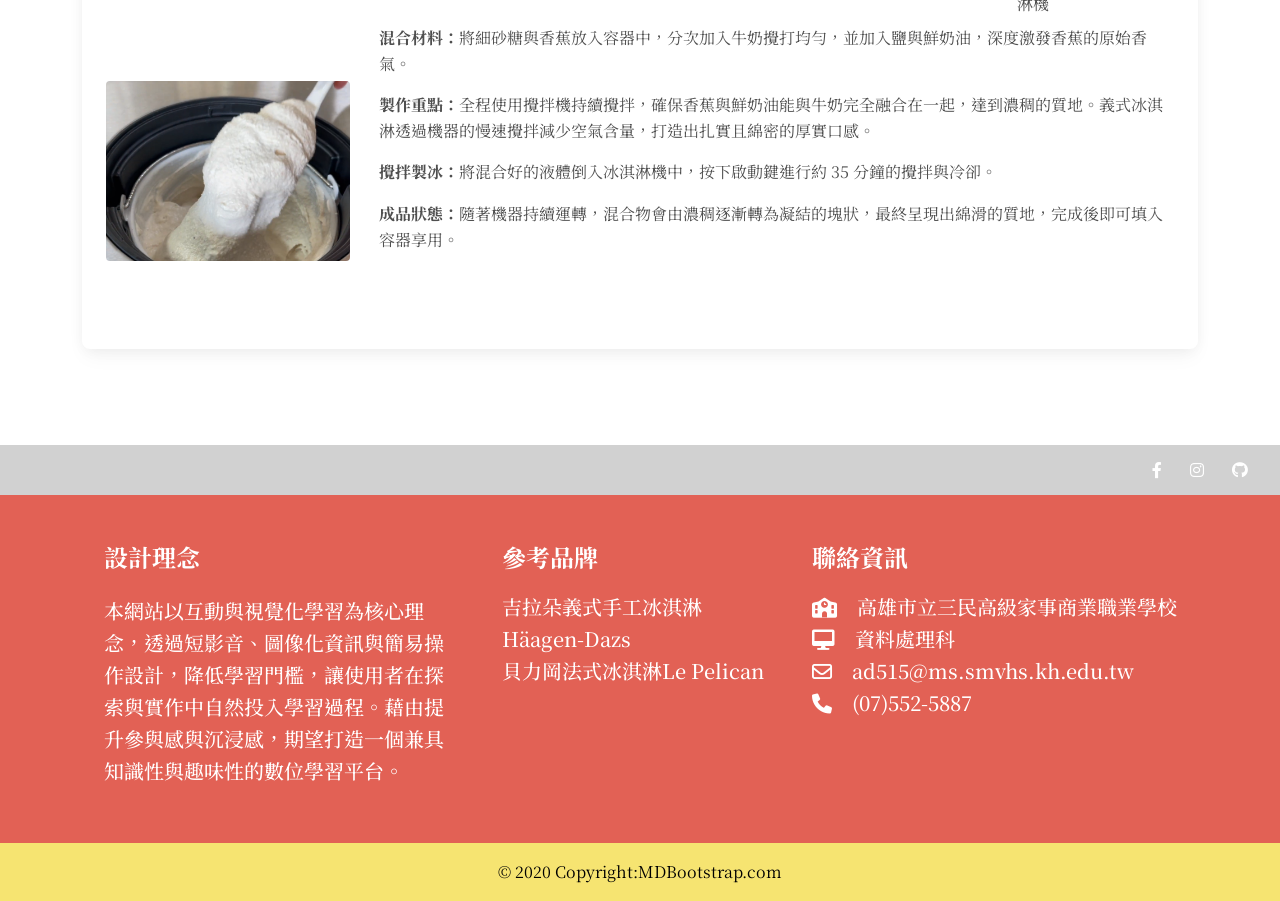
==== commit 8d25d5dd: "2026-06-08" ====
--- a/index04-1.html
+++ b/index04-1.html
@@ -36,10 +36,10 @@
 
 
   <!--Main Navigation-->
-  <nav class="navbar navbar-expand-lg navbar-dark bg-primary">
+  <nav class="navbar navbar-expand-lg navbar-dark" style="background-color: #e26155;">
     <div class="container-fluid">
-      <i class="fas fa-video me-2 " style="color:#8f4c1f;"></i>
-      <h5 class="mt-2" style="color:#8f4c1f;">冰淇淋教學網站　</h5>
+      <i class="fas fa-video me-2 " style="color:#ffffff;"></i>
+      <h5 class="mt-2" style="color:#ffffff;">冰淇淋教學網站　</h5>
       <button data-mdb-collapse-init class="navbar-toggler" type="button" data-mdb-target="#navbarNav"
         aria-controls="navbarNav" aria-expanded="false" aria-label="Toggle navigation">
         <i class="fas fa-bars"></i>
@@ -78,28 +78,20 @@
 
 
 
-  <section>
-    <!-- Intro -->
-    <!-- <div id="intro" class="bg-image vh-100 d-none d-xl-block d-flex align-item-end" style="background-image: url('./img/網頁封面.jpg');"> -->
-    <div id="intro" class="bg-image vh-100" style="background-image: url('./img/封面.jpg');">
-      <div class="mask" style="background-color: rgba(250, 182, 162, 0.15);"></div>
-
-      <div class="">
-        <h1 class="display-5 text-white mt-5 justify-content-end" style="font-weight: 900;">
-          整合心流體驗與短影音以探討義式冰淇淋製作學習網站之研究</h1>
-        <p class="lead font-weight-light mb-4 pb-2 fs-3 text-white mt-3" style="font-weight: 900;">組員：莊柔樺、黃瀅蓁、林妙姍</p>
-        <!-- <button class="btn btn-primary btn-lg" data-mdb-ripple-init>Make a reservation</button> -->
-      </div>
+<section>
+  <div id="intro" class="bg-image vh-100" style="background-image: url('./img/封面123.jpg');">
+    <div class="mask" style="background-color: rgba(250, 182, 162, 0.15);"></div>
+
+    <div class="d-flex flex-column justify-content-end h-100 ps-4 pb-4">
+      <h1 class="display-5 text-white" style="font-weight: 900;">
+        整合心流體驗與短影音以探討義式冰淇淋製作學習網站之研究
+      </h1>
+      <p class="lead font-weight-light fs-3 text-white mt-2 mb-0" style="font-weight: 900;">
+        組員：莊柔樺、黃瀅蓁、林妙姍
+      </p>
     </div>
-
-
-
-
-
-
-    <!-- Intro -->
-  </section>
-
+  </div>
+</section>
 
   <!-- Container for demo purpose -->
   <div class="container my-5 py-5">
@@ -241,10 +233,10 @@
 
 
   <!-- footer -->
-  <footer class="text-center text-lg-start text-white bg-primary mt-5">
+  <footer class="text-center text-lg-start text-white mt-5" style="background-color: #e26155;">
 
     <!-- Section: Social media -->
-    <section class="d-flex justify-content-center justify-content-lg-between p-2" style="background-color: #ec6f3e;">
+    <section class="d-flex justify-content-center justify-content-lg-between p-2" style="background-color: #d1d1d1;">
       <!-- Left -->
       <div class="me-5 mt-2 d-none d-lg-block">
         <!-- <h3>網頁簡介</h3> -->
@@ -270,54 +262,33 @@
 
 
     <!-- Section: Links  -->
-    <section class="">
-      <div class="container text-center text-md-start mt-5">
-        <!-- Grid row -->
-        <div class="row mt-3">
-          <!-- Grid column -->
-          <div class="col-md-4 col-lg-4 col-xl-3 mx-auto mb-4">
-            <!-- Content -->
-            <h5 class="text-white fw-bold mb-4" style="color: #ff5b1a;">
-              設計理念
+    <section class="pb-5">
+      <div class="container mt-5">
+        <div class="d-flex flex-column flex-lg-row justify-content-center align-items-start gap-5 text-start">
+
+          <div style="max-width: 350px;">
+            <h4 class="text-white fw-bold mb-4" style="color: #ff5b1a;">設計理念</h4>
+            <h5 style="line-height: 1.6;">
+              本網站以互動與視覺化學習為核心理念，透過短影音、圖像化資訊與簡易操作設計，降低學習門檻，讓使用者在探索與實作中自然投入學習過程。藉由提升參與感與沉浸感，期望打造一個兼具知識性與趣味性的數位學習平台。
             </h5>
-            <p>
-              本網站以互動與視覺化學習為核心理念，透過短影音、圖像化資訊與簡易操作設計，降低學習門檻，讓使用者在探索與實作中自然投入學習過程。藉由提升參與感與沉浸感，期望打造一個兼具知識性與趣味性的數位學習平台。
-            </p>
           </div>
-          <!-- Grid column -->
-
-          <!-- Grid column -->
-          <div class="col-md-2 col-lg-2 col-xl-2 mx-auto mb-4">
-            <!-- Links -->
-            <h5 class="text-white fw-bold mb-4" style="color: #ff5b1a;">
-              參考品牌
-            </h5>
-            <p>
-              吉拉朵義式手工冰淇淋
-            </p>
-            <p>
-              Häagen-Dazs
-            </p>
-            <p>貝力岡法式冰淇淋Le Pelican
-            </p>
+
+          <div style="white-space: nowrap;">
+            <h4 class="text-white fw-bold mb-4" style="color: #ff5b1a;">參考品牌</h4>
+            <h5 class="mb-2">吉拉朵義式手工冰淇淋</h5>
+            <h5 class="mb-2">Häagen-Dazs</h5>
+            <h5 class="mb-2">貝力岡法式冰淇淋Le Pelican</h5>
           </div>
-          <!-- Grid column -->
-
-
-          <!-- Grid column -->
-          <div class="col-md-4 col-lg-3 col-xl-3 me-auto mb-md-0 mb-4">
-            <!-- Links -->
-            <h5 class="text-white fw-bold mb-4" style="color: #ff5b1a;">聯絡資訊</h5>
-            <p><i class="fas fa-school"></i>　高雄市立三民高級家事商業職業學校</p>
-            <p><i class="fas fa-desktop">　</i>
-              資料處理科
-            </p>
-            <p><i class="far fa-envelope"></i></i>　ad515@ms.smvhs.kh.edu.tw</p>
-            <p><i class="fas fa-phone"></i>　(07)552-5887</p>
+
+          <div style="white-space: nowrap;">
+            <h4 class="text-white fw-bold mb-4" style="color: #ff5b1a;">聯絡資訊</h4>
+            <h5 class="mb-2"><i class="fas fa-school"></i>　高雄市立三民高級家事商業職業學校</h5>
+            <h5 class="mb-2"><i class="fas fa-desktop"></i>　資料處理科</h5>
+            <h5 class="mb-2"><i class="far fa-envelope"></i>　ad515@ms.smvhs.kh.edu.tw</h5>
+            <h5 class="mb-2"><i class="fas fa-phone"></i>　(07)552-5887</h5>
           </div>
-          <!-- Grid column -->
+
         </div>
-        <!-- Grid row -->
       </div>
     </section>
     <!-- Section: Links  -->
@@ -326,9 +297,10 @@
 
 
     <!-- Copyright -->
-    <div class="text-center p-3" style="background-color: #8f4c1f">
-      © 2020 Copyright:
-      <a class="text-white" href="https://mdbootstrap.com/">MDBootstrap.com</a>
+    <div class="text-center p-3" style="background-color: #f6e471
+  ">
+
+      <a class="text-black" href="https://mdbootstrap.com/">© 2020 Copyright:MDBootstrap.com</a>
     </div>
     <!-- Copyright -->
 
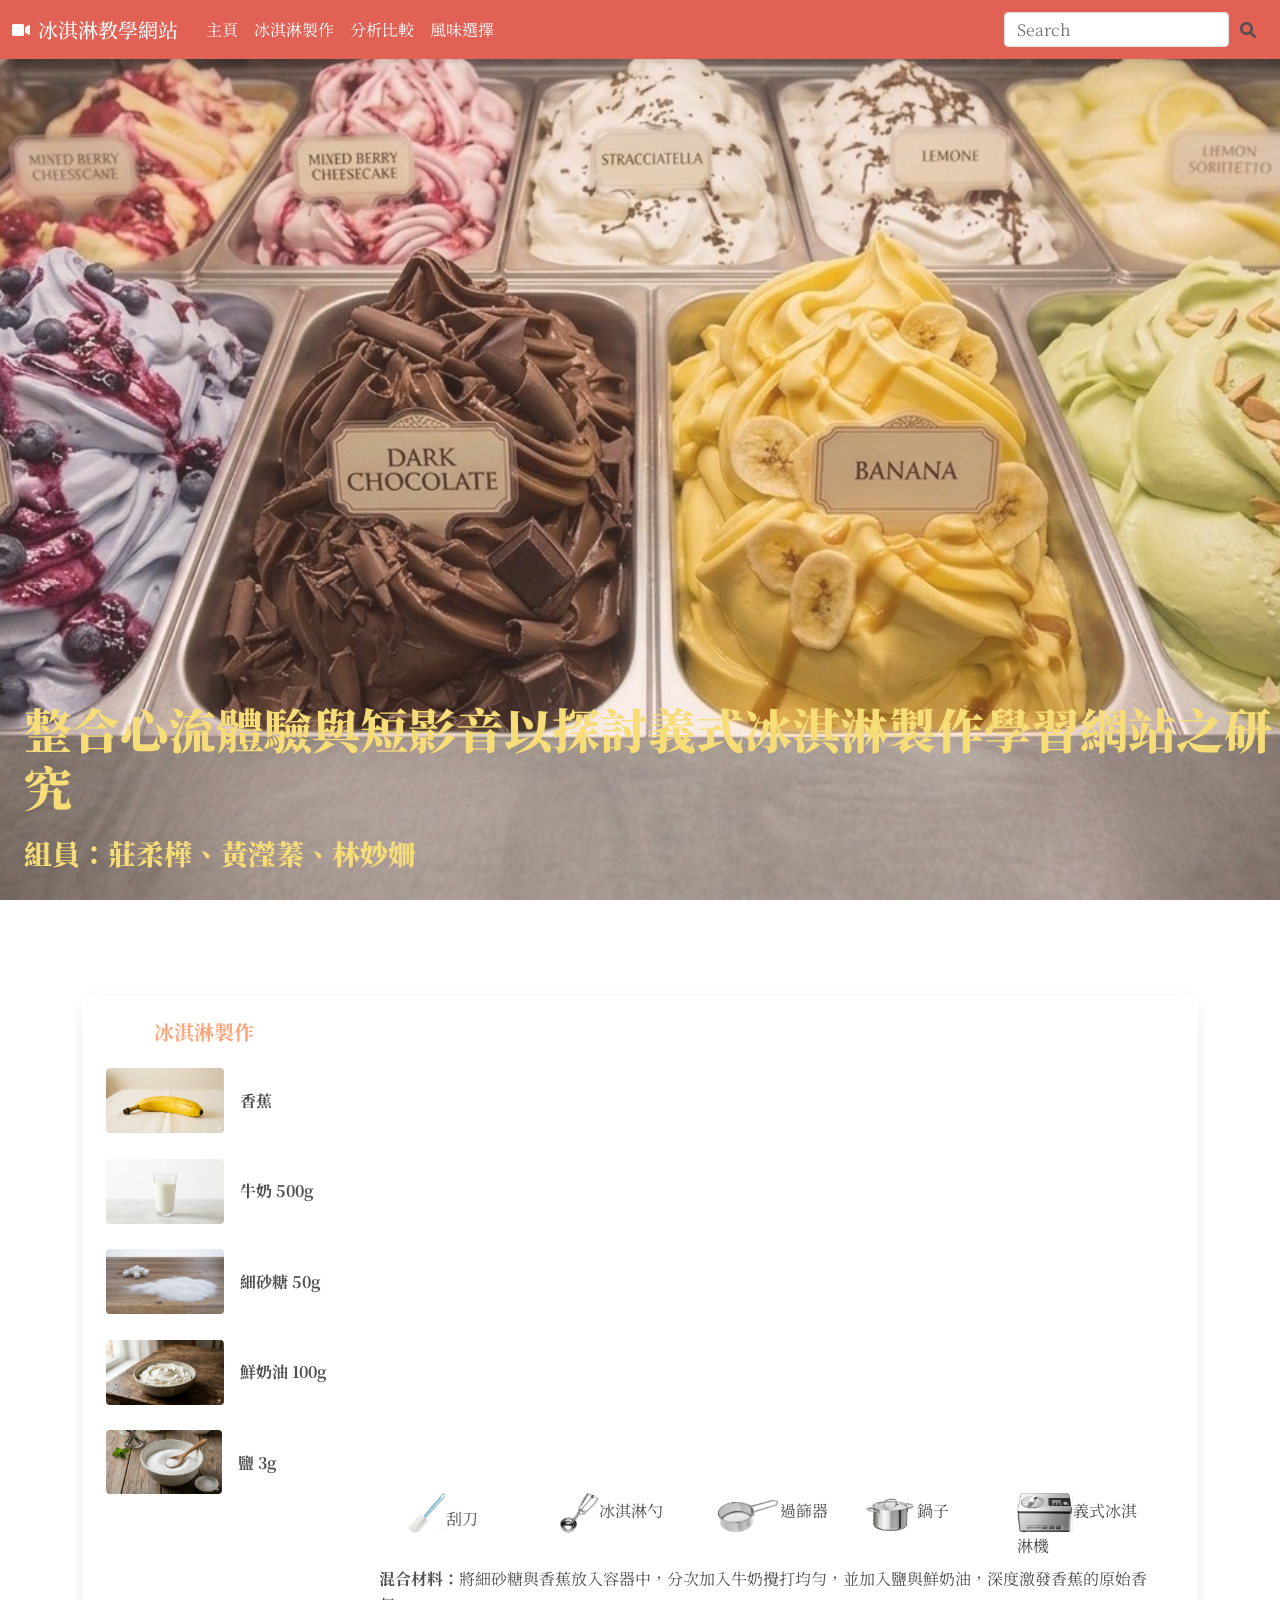
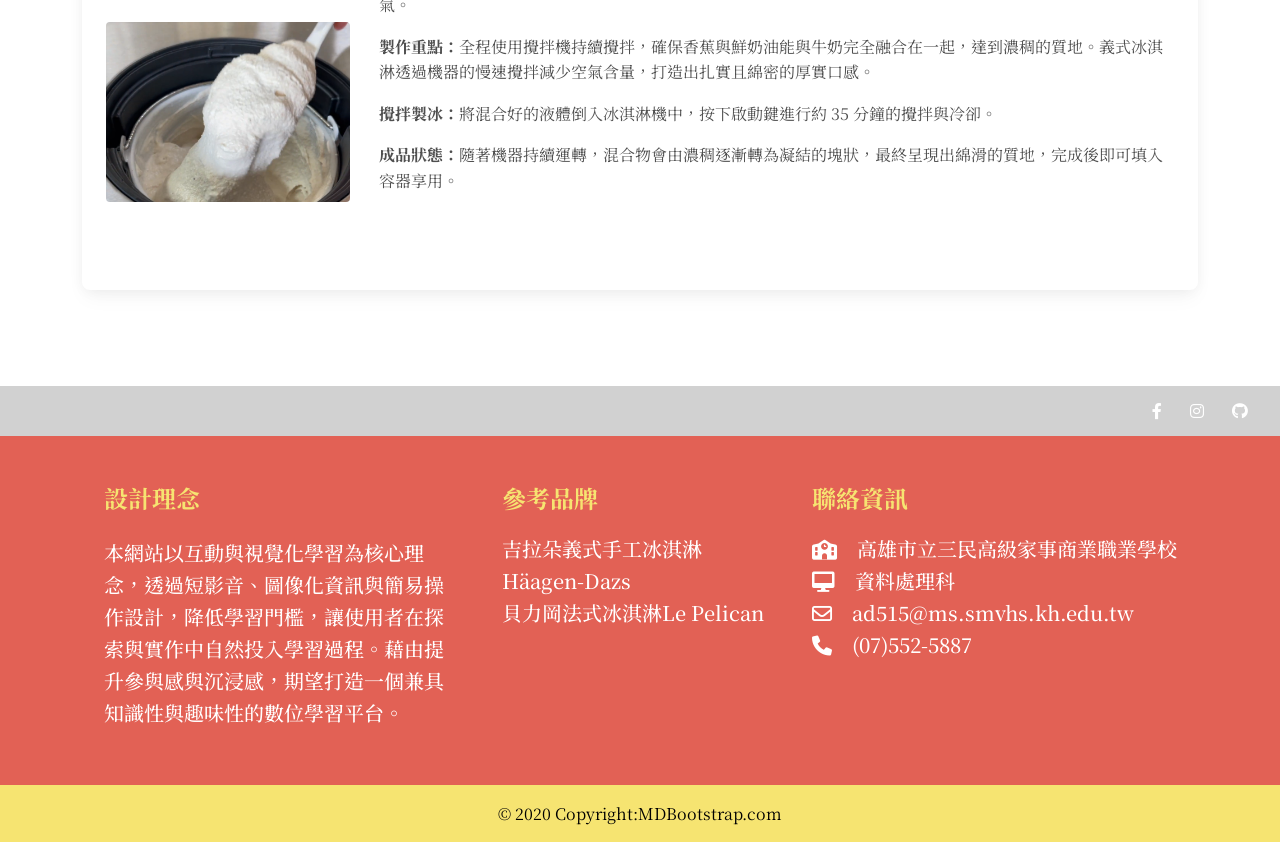
==== commit 63c4c906: "02:30" ====
--- a/index04-1.html
+++ b/index04-1.html
@@ -36,10 +36,9 @@
 
 
   <!--Main Navigation-->
-  <nav class="navbar navbar-expand-lg navbar-dark" style="background-color: #e26155;">
+  <nav class="navbar navbar-expand-lg navbar-dark fixed-top" style="background-color: #e26155;">
     <div class="container-fluid">
-      <i class="fas fa-video me-2 " style="color:#ffffff;"></i>
-      <h5 class="mt-2" style="color:#ffffff;">冰淇淋教學網站　</h5>
+      <i class="fas fa-video me-2 " style="color:#ffffff;"></i><h5 class="mt-2" style="color:#ffffff;">冰淇淋教學網站　</h5>
       <button data-mdb-collapse-init class="navbar-toggler" type="button" data-mdb-target="#navbarNav"
         aria-controls="navbarNav" aria-expanded="false" aria-label="Toggle navigation">
         <i class="fas fa-bars"></i>
@@ -77,16 +76,15 @@
   <!--Main Navigation-->
 
 
-
 <section>
   <div id="intro" class="bg-image vh-100" style="background-image: url('./img/封面123.jpg');">
     <div class="mask" style="background-color: rgba(250, 182, 162, 0.15);"></div>
 
     <div class="d-flex flex-column justify-content-end h-100 ps-4 pb-4">
-      <h1 class="display-5 text-white" style="font-weight: 900;">
+      <h1 class="display-5" style="font-weight: 900; color: #f6e471;">
         整合心流體驗與短影音以探討義式冰淇淋製作學習網站之研究
       </h1>
-      <p class="lead font-weight-light fs-3 text-white mt-2 mb-0" style="font-weight: 900;">
+      <p class="lead font-weight-light fs-3 mt-2 mb-0" style="font-weight: 900; color: #f6e471;">
         組員：莊柔樺、黃瀅蓁、林妙姍
       </p>
     </div>
@@ -106,7 +104,7 @@
 
             <div class="col-lg-3 mb-4 mb-md-0">
               <div class="mb-3 h-100">
-                <h5 class="ms-5 fw-bold mb-4 text-uppercase text-warning">冰淇淋製作</h5>
+                <h5 class="ms-5 fw-bold mb-4 text-uppercase text-primary">冰淇淋製作</h5>
 
                 <a href="#" class="
                                         list-group-item list-group-item-action
@@ -233,80 +231,80 @@
 
 
   <!-- footer -->
-  <footer class="text-center text-lg-start text-white mt-5" style="background-color: #e26155;">
-
-    <!-- Section: Social media -->
-    <section class="d-flex justify-content-center justify-content-lg-between p-2" style="background-color: #d1d1d1;">
-      <!-- Left -->
-      <div class="me-5 mt-2 d-none d-lg-block">
+    <footer class="text-center text-lg-start text-white mt-5" style="background-color: #e26155;">
+
+      <!-- Section: Social media -->
+      <section class="d-flex justify-content-center justify-content-lg-between p-2" style="background-color: #d1d1d1;">
+        <!-- Left -->
+        <div class="me-5 mt-2 d-none d-lg-block">
         <!-- <h3>網頁簡介</h3> -->
+        </div>
+        <!-- Left -->
+
+        <!-- Right -->
+        <div class="my-1">
+          <a href="" class="me-4 text-reset">
+            <i class="fab fa-facebook-f"></i>
+          </a>
+          <a href="" class="me-4 text-reset">
+            <i class="fab fa-instagram"></i>
+          </a>
+          <a href="" class="me-4 text-reset">
+            <i class="fab fa-github"></i>
+          </a>
+        </div>
+        <!-- Right -->
+      </section>
+      <!-- Section: Social media -->
+
+
+
+      <!-- Section: Links  -->
+      <section class="pb-5">
+        <div class="container mt-5">
+          <div class="d-flex flex-column flex-lg-row justify-content-center align-items-start gap-5 text-start">
+
+            <div style="max-width: 350px;">
+              <h4 class="fw-bold mb-4" style="color: #f6e471;">設計理念</h4>
+              <h5 style="line-height: 1.6;">
+                本網站以互動與視覺化學習為核心理念，透過短影音、圖像化資訊與簡易操作設計，降低學習門檻，讓使用者在探索與實作中自然投入學習過程。藉由提升參與感與沉浸感，期望打造一個兼具知識性與趣味性的數位學習平台。
+              </h5>
+            </div>
+
+            <div style="white-space: nowrap;">
+              <h4 class="fw-bold mb-4" style="color: #f6e471;">參考品牌</h4>
+              <h5 class="mb-2">吉拉朵義式手工冰淇淋</h5>
+              <h5 class="mb-2">Häagen-Dazs</h5>
+              <h5 class="mb-2">貝力岡法式冰淇淋Le Pelican</h5>
+            </div>
+
+            <div style="white-space: nowrap;">
+              <h4 class="fw-bold mb-4" style="color: #f6e471;">聯絡資訊</h4>
+              <h5 class="mb-2"><i class="fas fa-school"></i>　高雄市立三民高級家事商業職業學校</h5>
+              <h5 class="mb-2"><i class="fas fa-desktop"></i>　資料處理科</h5>
+              <h5 class="mb-2"><i class="far fa-envelope"></i>　ad515@ms.smvhs.kh.edu.tw</h5>
+              <h5 class="mb-2"><i class="fas fa-phone"></i>　(07)552-5887</h5>
+            </div>
+
+          </div>
+        </div>
+      </section>
+      <!-- Section: Links  -->
+
+
+
+
+      <!-- Copyright -->
+      <div class="text-center p-3" style="background-color: #f6e471
+">
+
+        <a class="text-black" href="https://mdbootstrap.com/">© 2020 Copyright:MDBootstrap.com</a>
       </div>
-      <!-- Left -->
-
-      <!-- Right -->
-      <div class="my-1">
-        <a href="" class="me-4 text-reset">
-          <i class="fab fa-facebook-f"></i>
-        </a>
-        <a href="" class="me-4 text-reset">
-          <i class="fab fa-instagram"></i>
-        </a>
-        <a href="" class="me-4 text-reset">
-          <i class="fab fa-github"></i>
-        </a>
-      </div>
-      <!-- Right -->
-    </section>
-    <!-- Section: Social media -->
-
-
-
-    <!-- Section: Links  -->
-    <section class="pb-5">
-      <div class="container mt-5">
-        <div class="d-flex flex-column flex-lg-row justify-content-center align-items-start gap-5 text-start">
-
-          <div style="max-width: 350px;">
-            <h4 class="text-white fw-bold mb-4" style="color: #ff5b1a;">設計理念</h4>
-            <h5 style="line-height: 1.6;">
-              本網站以互動與視覺化學習為核心理念，透過短影音、圖像化資訊與簡易操作設計，降低學習門檻，讓使用者在探索與實作中自然投入學習過程。藉由提升參與感與沉浸感，期望打造一個兼具知識性與趣味性的數位學習平台。
-            </h5>
-          </div>
-
-          <div style="white-space: nowrap;">
-            <h4 class="text-white fw-bold mb-4" style="color: #ff5b1a;">參考品牌</h4>
-            <h5 class="mb-2">吉拉朵義式手工冰淇淋</h5>
-            <h5 class="mb-2">Häagen-Dazs</h5>
-            <h5 class="mb-2">貝力岡法式冰淇淋Le Pelican</h5>
-          </div>
-
-          <div style="white-space: nowrap;">
-            <h4 class="text-white fw-bold mb-4" style="color: #ff5b1a;">聯絡資訊</h4>
-            <h5 class="mb-2"><i class="fas fa-school"></i>　高雄市立三民高級家事商業職業學校</h5>
-            <h5 class="mb-2"><i class="fas fa-desktop"></i>　資料處理科</h5>
-            <h5 class="mb-2"><i class="far fa-envelope"></i>　ad515@ms.smvhs.kh.edu.tw</h5>
-            <h5 class="mb-2"><i class="fas fa-phone"></i>　(07)552-5887</h5>
-          </div>
-
-        </div>
-      </div>
-    </section>
-    <!-- Section: Links  -->
-
-
-
-
-    <!-- Copyright -->
-    <div class="text-center p-3" style="background-color: #f6e471
-  ">
-
-      <a class="text-black" href="https://mdbootstrap.com/">© 2020 Copyright:MDBootstrap.com</a>
-    </div>
-    <!-- Copyright -->
-
-
-
-  </footer>
+      <!-- Copyright -->
+
+
+
+    </footer>
   <!-- footer -->
 
 
